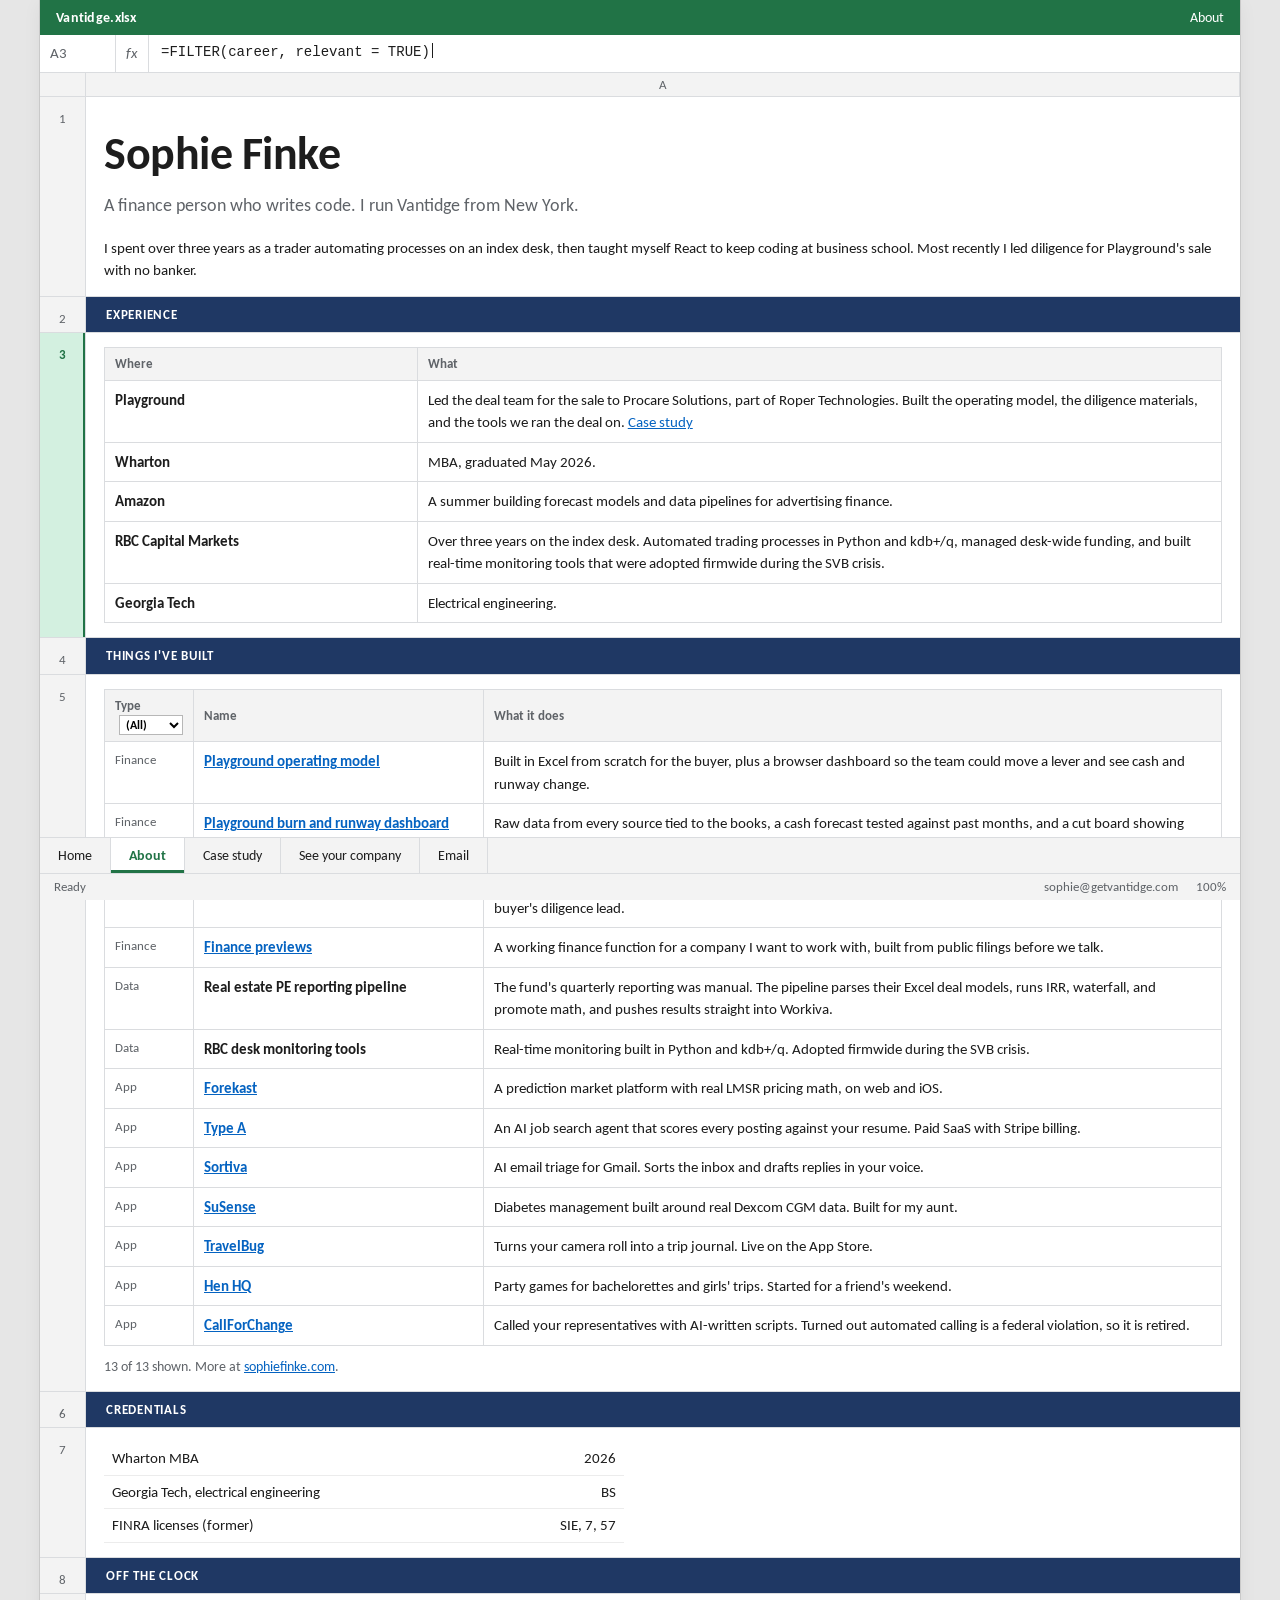
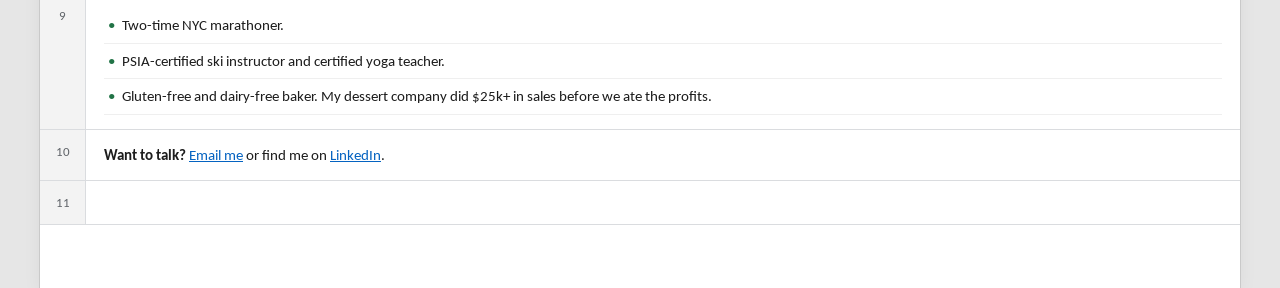
==== about/index.html @ 69d78be3 "About: 13 builds with type filter, former FINRA licenses, cut Foursquare Co-Authored-By: Claude Opus" ====
<!DOCTYPE html>
<html lang="en">
<head>
  <meta charset="UTF-8">
  <meta name="viewport" content="width=device-width, initial-scale=1.0">
  <title>About Sophie Finke</title>
  <meta name="description" content="Sophie Finke runs Vantidge. RBC index trading desk, Wharton MBA, and Playground's sale with no banker.">
  <meta property="og:title" content="About Sophie Finke">
  <meta property="og:description" content="RBC index trading desk, Wharton MBA, and Playground's sale with no banker.">
  <meta property="og:url" content="https://getvantidge.com/about/">
  <meta property="og:type" content="website">
  <meta property="og:site_name" content="Vantidge">
  <meta property="og:image" content="https://getvantidge.com/og.png">
  <meta property="og:image:width" content="1200">
  <meta property="og:image:height" content="630">
  <meta property="og:image:alt" content="Vantidge. Strategic finance without the full-time hire.">
  <meta name="twitter:card" content="summary_large_image">
  <meta name="twitter:image" content="https://getvantidge.com/og.png">
  <link rel="icon" href="data:image/svg+xml,<svg xmlns='http://www.w3.org/2000/svg' viewBox='0 0 32 32'><rect width='32' height='32' rx='4' fill='%23217346'/><text x='16' y='23' font-family='Arial' font-weight='700' font-size='19' fill='white' text-anchor='middle'>V</text></svg>">
  <link rel="preconnect" href="https://fonts.googleapis.com">
  <link rel="preconnect" href="https://fonts.gstatic.com" crossorigin>
  <link href="https://fonts.googleapis.com/css2?family=Carlito:ital,wght@0,400;0,700;1,400&display=swap" rel="stylesheet">
  <link rel="stylesheet" href="/xl.css?v=10">
</head>
<body>
<div class="app">
  <div class="top">
    <div class="title"><b>Vantidge.xlsx</b><span class="hide-sm">About</span></div>
    <div class="fx"><div class="ref" id="ref">A1</div><div class="lbl">fx</div><div class="f" id="fx"></div></div>
    <div class="colhdr" style="grid-template-columns:46px 1fr"><div></div><div>A</div></div>
  </div>
  <div class="sheet">
    <div class="rn">1</div>
    <div class="row" data-ref="A1" data-fx="=PERSON(&quot;Sophie Finke&quot;)"><div class="cell" tabindex="0" data-fx="=PERSON(&quot;Sophie Finke&quot;)"><h1>Sophie Finke</h1><p class="lede">A finance person who writes code. I run Vantidge from New York.</p><p>I spent over three years as a trader automating processes on an index desk, then taught myself React to keep coding at business school. Most recently I led diligence for Playground's sale with no banker.</p></div></div>
    <div class="rn">2</div>
    <div class="row bar" data-ref="A2" data-fx="=FILTER(career, relevant = TRUE)">Experience</div>
    <div class="rn">3</div>
    <div class="row" data-ref="A3" data-fx="=FILTER(career, relevant = TRUE)"><div class="cell" tabindex="0" data-fx="=FILTER(career, relevant = TRUE)"><table class="tbl"><thead><tr><th>Where</th><th>What</th></tr></thead><tbody><tr><td><b>Playground</b></td><td>Led the deal team for the sale to Procare Solutions, part of Roper Technologies. Built the operating model, the diligence materials, and the tools we ran the deal on. <a href="/case-study/">Case study</a></td></tr><tr><td><b>Wharton</b></td><td>MBA, graduated May 2026.</td></tr><tr><td><b>Amazon</b></td><td>A summer building forecast models and data pipelines for advertising finance.</td></tr><tr><td><b>RBC Capital Markets</b></td><td>Over three years on the index desk. Automated trading processes in Python and kdb+/q, managed desk-wide funding, and built real-time monitoring tools that were adopted firmwide during the SVB crisis.</td></tr><tr><td><b>Georgia Tech</b></td><td>Electrical engineering.</td></tr></tbody></table></div></div>
    <div class="rn">4</div>
    <div class="row bar" data-ref="A4" data-fx="=COUNTA(things_built)">Things I've built</div>
    <div class="rn">5</div>
    <div class="row" data-ref="A5" data-fx="=COUNTA(things_built)"><div class="cell" tabindex="0" data-fx="=COUNTA(things_built)"><table class="tbl" id="builtTbl"><thead><tr><th class="filt">Type <select id="builtF" aria-label="Filter by type"><option value="">(All)</option><option>Finance</option><option>Data</option><option>App</option></select></th><th>Name</th><th>What it does</th></tr></thead><tbody><tr data-type="Finance"><td class="ty">Finance</td><td><b><a href="/case-study/">Playground operating model</a></b></td><td>Built in Excel from scratch for the buyer, plus a browser dashboard so the team could move a lever and see cash and runway change.</td></tr><tr data-type="Finance"><td class="ty">Finance</td><td><b><a href="/case-study/">Playground burn and runway dashboard</a></b></td><td>Raw data from every source tied to the books, a cash forecast tested against past months, and a cut board showing when each cut hits the bank.</td></tr><tr data-type="Finance"><td class="ty">Finance</td><td><b><a href="/case-study/">Playground deal tracker</a></b></td><td>The app we ran diligence on, synced nightly with the data room, with a 9pm report and a happiness meter for the buyer's diligence lead.</td></tr><tr data-type="Finance"><td class="ty">Finance</td><td><b><a href="/#door">Finance previews</a></b></td><td>A working finance function for a company I want to work with, built from public filings before we talk.</td></tr><tr data-type="Data"><td class="ty">Data</td><td><b>Real estate PE reporting pipeline</b></td><td>The fund's quarterly reporting was manual. The pipeline parses their Excel deal models, runs IRR, waterfall, and promote math, and pushes results straight into Workiva.</td></tr><tr data-type="Data"><td class="ty">Data</td><td><b>RBC desk monitoring tools</b></td><td>Real-time monitoring built in Python and kdb+/q. Adopted firmwide during the SVB crisis.</td></tr><tr data-type="App"><td class="ty">App</td><td><b><a href="https://forekast.me" target="_blank" rel="noopener">Forekast</a></b></td><td>A prediction market platform with real LMSR pricing math, on web and iOS.</td></tr><tr data-type="App"><td class="ty">App</td><td><b><a href="https://typea.io" target="_blank" rel="noopener">Type A</a></b></td><td>An AI job search agent that scores every posting against your resume. Paid SaaS with Stripe billing.</td></tr><tr data-type="App"><td class="ty">App</td><td><b><a href="https://getsortiva.com" target="_blank" rel="noopener">Sortiva</a></b></td><td>AI email triage for Gmail. Sorts the inbox and drafts replies in your voice.</td></tr><tr data-type="App"><td class="ty">App</td><td><b><a href="https://susense.me" target="_blank" rel="noopener">SuSense</a></b></td><td>Diabetes management built around real Dexcom CGM data. Built for my aunt.</td></tr><tr data-type="App"><td class="ty">App</td><td><b><a href="https://travelbug.tech" target="_blank" rel="noopener">TravelBug</a></b></td><td>Turns your camera roll into a trip journal. Live on the App Store.</td></tr><tr data-type="App"><td class="ty">App</td><td><b><a href="https://henhq.games" target="_blank" rel="noopener">Hen HQ</a></b></td><td>Party games for bachelorettes and girls' trips. Started for a friend's weekend.</td></tr><tr data-type="App"><td class="ty">App</td><td><b><a href="https://callforchange.us" target="_blank" rel="noopener">CallForChange</a></b></td><td>Called your representatives with AI-written scripts. Turned out automated calling is a federal violation, so it is retired.</td></tr></tbody></table><p class="muted small" style="margin-top:10px"><span id="builtN">13</span> of 13 shown. More at <a href="https://sophiefinke.com" target="_blank" rel="noopener">sophiefinke.com</a>.</p></div></div>
    <div class="rn">6</div>
    <div class="row bar" data-ref="A6" data-fx="=AND(SIE, series_7, series_57)">Credentials</div>
    <div class="rn">7</div>
    <div class="row" data-ref="A7" data-fx="=AND(SIE, series_7, series_57)"><div class="cell" tabindex="0" data-fx="=AND(SIE, series_7, series_57)"><div class="nums" style="max-width:520px"><span>Wharton MBA</span><span class="v"><span>2026</span></span><span>Georgia Tech, electrical engineering</span><span class="v"><span>BS</span></span><span>FINRA licenses (former)</span><span class="v"><span>SIE, 7, 57</span></span></div></div></div>
    <div class="rn">8</div>
    <div class="row bar" data-ref="A8" data-fx="=SUM(everything_else)">Off the clock</div>
    <div class="rn">9</div>
    <div class="row" data-ref="A9" data-fx="=SUM(everything_else)"><div class="cell" tabindex="0" data-fx="=SUM(everything_else)"><ul class="off"><li>Two-time NYC marathoner.</li><li>PSIA-certified ski instructor and certified yoga teacher.</li><li>Gluten-free and dairy-free baker. My dessert company did $25k+ in sales before we ate the profits.</li></ul></div></div>
    <div class="rn">10</div>
    <div class="row" data-ref="A10" data-fx="=EMAIL(&quot;Sophie&quot;)"><div class="cell" tabindex="0" data-fx="=EMAIL(&quot;Sophie&quot;)"><p><b>Want to talk?</b> <a href="mailto:sophie@getvantidge.com">Email me</a> or find me on <a href="https://www.linkedin.com/in/sophie-finke-886490b0/" target="_blank" rel="noopener">LinkedIn</a>.</p></div></div>
    <div class="rn">11</div><div class="row" style="min-height:44px"></div>
  </div>
  <div class="bottom">
    <div class="tabs"><a href="/">Home</a><a class="on" href="/about/">About</a><a href="/case-study/">Case study</a><a href="/#door">See your company</a><a href="mailto:sophie@getvantidge.com">Email</a></div>
    <div class="status"><span id="stat">Ready</span><span class="r"><span id="agg"></span><span>sophie@getvantidge.com</span><span>100%</span></span></div>
  </div>
</div>
<script src="/xl.js?v=10"></script>
</body>
</html>
---- xl.css ----
*, *::before, *::after { box-sizing: border-box; margin: 0; padding: 0; }
:root {
  --grid: #dadcdf; --hdr: #f3f3f3; --hdr-on: #d3f0e0; --navy: #1f3864; --blue: #0000ff;
  --green: #217346; --ink: #1d1d1d; --muted: #5f6368; --note: #fff8c5;
  --s1: #4472c4; --s2: #ed7d31; --s3: #a5a5a5; --s4: #ffc000;
}
html { scroll-padding-top: 110px; overflow-x: hidden; }
img, svg, table { max-width: 100%; }
body { font-family: 'Carlito', Calibri, 'Segoe UI', sans-serif; color: var(--ink); background: #e6e6e6; font-size: 15px; line-height: 1.5; }
a { color: #0563c1; }
button { font: inherit; cursor: pointer; }

/* chrome */
.top { position: sticky; top: 0; z-index: 20; }
.title { display: flex; justify-content: space-between; align-items: center; gap: 12px; padding: 7px 16px; background: var(--green); color: #fff; font-size: 14px; }
.title b { font-weight: 700; letter-spacing: .02em; }
.title a { color: #fff; text-decoration: none; opacity: .9; }
.fx { display: flex; background: #fff; border-bottom: 1px solid var(--grid); font-size: 15px; min-height: 34px; }
.fx .ref { width: 76px; flex: none; padding: 7px 10px; border-right: 1px solid var(--grid); color: var(--muted); font-variant-numeric: tabular-nums; }
.fx .lbl { padding: 7px 10px; color: var(--muted); font-style: italic; border-right: 1px solid var(--grid); }
.fx .f { padding: 7px 12px; white-space: nowrap; overflow: hidden; text-overflow: ellipsis; font-family: Consolas, 'Courier New', monospace; font-size: 14px; }
.fx .f::after { content: ""; display: inline-block; width: 1px; height: 15px; background: var(--ink); margin-left: 2px; vertical-align: -2px; animation: blink 1s steps(1) infinite; }
@keyframes blink { 50% { opacity: 0; } }
.colhdr { display: grid; grid-template-columns: 46px 1.35fr 1fr; background: var(--hdr); border-bottom: 1px solid var(--grid); font-size: 13px; color: var(--muted); text-align: center; }
.colhdr div { padding: 2px 0; border-right: 1px solid var(--grid); }

.app { max-width: 1200px; margin: 0 auto; background: #fff; box-shadow: 0 0 0 1px #c9c9c9, 0 4px 18px rgba(0,0,0,.06); min-height: 100vh; }
.sheet { display: grid; grid-template-columns: 46px 1fr; }
.rn { background: var(--hdr); border-right: 1px solid var(--grid); border-bottom: 1px solid var(--grid); font-size: 13px; color: var(--muted); text-align: center; padding-top: 12px; transition: background .2s, color .2s; }
.rn.on { background: var(--hdr-on); color: var(--green); font-weight: 700; box-shadow: inset -2px 0 0 var(--green); }
.row { border-bottom: 1px solid var(--grid); }
.two { display: grid; grid-template-columns: 1.35fr 1fr; }
.two > .cell + .cell { border-left: 1px solid var(--grid); }
.cell { position: relative; padding: 14px 18px; min-width: 0; }
.cell.sel { outline: 2px solid var(--green); outline-offset: -2px; z-index: 2; }
.cell.sel::after { content: ""; position: absolute; right: -4px; bottom: -4px; width: 7px; height: 7px; background: var(--green); border: 1px solid #fff; }
.bar { background: var(--navy); color: #fff; font-weight: 700; font-size: 13px; letter-spacing: .06em; text-transform: uppercase; padding: 8px 20px; }

h1 { font-size: clamp(28px, 4.2vw, 46px); line-height: 1.06; font-weight: 700; letter-spacing: -.01em; margin: 18px 0 14px; }
.lede { font-size: 18px; color: var(--muted); margin-bottom: 18px; }
h3 { font-size: 17px; font-weight: 700; margin-bottom: 4px; }
p + p { margin-top: 10px; }
.muted { color: var(--muted); }
.small { font-size: 14px; }
.runby { font-size: 14px; color: var(--muted); margin-top: 12px; }

.btn { display: inline-block; padding: 6px 12px; border: 1px solid #8a8a8a; background: #f7f7f7; color: var(--ink); text-decoration: none; font-size: 14px; border-radius: 2px; }
.btn:hover { background: #e9f3ee; border-color: var(--green); }
.btn.go { background: var(--green); color: #fff; border-color: var(--green); }
.btn.go:hover { background: #1a5c38; }

/* inputs */
.door h3 { margin-top: 4px; }
.door .field { display: grid; grid-template-columns: 80px 1fr; align-items: center; margin: 7px 0; }
.door label { font-size: 14px; }
.door input, .in { font: inherit; color: var(--blue); border: 1px solid var(--grid); padding: 6px 8px; background: #fffef2; width: 100%; }
.door input:focus, .in:focus { outline: 2px solid var(--green); outline-offset: -1px; }
#msg { font-size: 15px; min-height: 1.4em; margin-top: 8px; }
#msg.bad { color: #c00000; }

/* notes (comments) */
.has-note { position: relative; }
.has-note::before { content: ""; position: absolute; top: 0; right: 0; border-top: 8px solid #c00000; border-left: 8px solid transparent; }
.note { position: absolute; z-index: 30; right: 0; top: 100%; margin-top: 4px; width: 210px; max-width: 80vw; background: var(--note); border: 1px solid #b8a94a; box-shadow: 2px 2px 6px rgba(0,0,0,.15); padding: 8px 10px; font-size: 14px; line-height: 1.35; color: #333; opacity: 0; pointer-events: none; transition: opacity .15s; }
.note b { display: block; font-size: 13px; }
.has-note:hover .note, .has-note:focus-within .note, .has-note.show .note { opacity: 1; }

/* charts */
.chart { background: #fff; border: 1px solid #c8c8c8; padding: 12px 14px 10px; box-shadow: 0 1px 3px rgba(0,0,0,.06); position: relative; }
.chart .ct { font-size: 14px; font-weight: 700; text-align: center; }
.chart .cs { font-size: 12px; color: var(--muted); text-align: center; margin-bottom: 4px; }
.chart svg { width: 100%; height: auto; display: block; }
.chart .handles i { position: absolute; width: 7px; height: 7px; border: 1px solid #8a8a8a; background: #fff; }
.slicer { display: flex; flex-wrap: wrap; gap: 6px; margin: 10px 0 4px; }
.slicer button { font-size: 14px; padding: 4px 10px; border: 1px solid #b7b7b7; background: #fff; color: var(--ink); }
.slicer button.on { background: #dce6f4; border-color: var(--s1); color: #1f3864; font-weight: 700; }
.readout { display: grid; grid-template-columns: 1fr auto; gap: 2px 14px; font-size: 14px; margin-top: 10px; }
.readout .v { font-variant-numeric: tabular-nums; text-align: right; font-weight: 700; }
.readout .v.flash { animation: flash .6s; }
@keyframes flash { from { background: #fff2a8; } to { background: transparent; } }
.line { fill: none; stroke-width: 2.5; stroke-linecap: round; stroke-linejoin: round; }

/* tracker */
.trk { width: 100%; border-collapse: collapse; font-size: 14px; }
.trk th { background: var(--navy); color: #fff; text-align: left; font-weight: 700; padding: 4px 8px; font-size: 13px; }
.trk td { border-bottom: 1px solid #e3e3e3; padding: 5px 8px; }
.pill { display: inline-block; font-size: 12px; padding: 0 7px; border-radius: 2px; background: #fde9d9; color: #974706; transition: background .3s, color .3s; white-space: nowrap; }
.pill.rev { background: #fff2cc; color: #7f6000; }
.pill.done { background: #e2efda; color: #375623; }
.prog { height: 12px; background: #eee; margin: 10px 0 4px; position: relative; overflow: hidden; }
.prog i { position: absolute; inset: 0 auto 0 0; width: 0; background: #70ad47; transition: width 1.6s cubic-bezier(.2,.7,.2,1); }

/* cap table bars */
.stack { display: flex; height: 26px; margin: 4px 0 10px; overflow: hidden; background: #f1f1f1; }
.stack span { display: block; height: 100%; transition: width .7s cubic-bezier(.2,.7,.2,1); }
.legend { display: flex; flex-wrap: wrap; gap: 4px 14px; font-size: 13px; color: var(--muted); }
.legend i { display: inline-block; width: 10px; height: 10px; margin-right: 5px; vertical-align: -1px; }
.calc { display: grid; grid-template-columns: minmax(0,1fr) 96px; gap: 4px 12px; align-items: center; font-size: 14px; }
.calc .in { text-align: right; padding: 4px 8px; }
.calc .out { text-align: right; font-weight: 700; font-variant-numeric: tabular-nums; padding: 4px 8px; border: 1px solid transparent; }

/* track record */
.nums { display: grid; grid-template-columns: minmax(0,1fr) 80px; gap: 0; font-size: 15px; }
.nums > * { padding: 5px 8px; border-bottom: 1px solid #ececec; }
.nums .v { text-align: right; font-variant-numeric: tabular-nums; position: relative; cursor: cell; }
.nums .v.pick { background: #e8f2ec; box-shadow: inset 0 0 0 1px var(--green); }
.nums .db { position: absolute; left: 0; top: 4px; bottom: 4px; width: 0; background: linear-gradient(90deg, #63be7b, #c6e8cf); opacity: .5; transition: width 1.4s cubic-bezier(.2,.7,.2,1); z-index: 0; }
.nums .v span { position: relative; z-index: 1; }

/* check */
.chk { list-style: none; }
.chk li { display: flex; gap: 10px; align-items: flex-start; padding: 6px 0; }
.box { flex: none; width: 20px; height: 20px; border: 1.5px solid #6b6b6b; background: #fff; margin-top: 2px; display: grid; place-items: center; transition: background .15s, border-color .15s; }
.box svg { width: 14px; height: 14px; stroke: #fff; stroke-width: 3; fill: none; stroke-dasharray: 20; stroke-dashoffset: 20; transition: stroke-dashoffset .25s; }
.box.on { background: var(--green); border-color: var(--green); }
.box.on svg { stroke-dashoffset: 0; }
.chk.not li { color: var(--muted); }
.fit { margin-top: 12px; font-family: Consolas, 'Courier New', monospace; font-size: 14px; padding: 8px 10px; background: #f7f7f7; border: 1px solid var(--grid); }
.fit.yes { background: #e2efda; border-color: #a9d08e; }

/* bottom chrome */
.bottom { position: sticky; bottom: 0; z-index: 20; }
.tabs { display: flex; background: var(--hdr); border-top: 1px solid var(--grid); font-size: 14px; overflow-x: auto; }
.tabs a { padding: 7px 18px; border-right: 1px solid var(--grid); color: var(--ink); text-decoration: none; white-space: nowrap; }
.tabs a:hover { background: #fff; }
.tabs a.on { background: #fff; color: var(--green); font-weight: 700; box-shadow: inset 0 -3px 0 var(--green); }
.status { display: flex; justify-content: space-between; gap: 12px; padding: 3px 14px; background: #f3f3f3; border-top: 1px solid var(--grid); font-size: 13px; color: var(--muted); }
.status .r { display: flex; gap: 18px; }

/* reveal */
.rv { opacity: 0; transform: translateY(14px); transition: opacity .6s, transform .6s; }
.rv.in { opacity: 1; transform: none; }
.chart.rv { transform: scale(.96); transform-origin: 30% 20%; }
.chart.rv.in { transform: none; }

/* case study sheet */
.cs p { max-width: 760px; }
.cs figure { margin: 8px 0; }
.cs figure img { width: 100%; display: block; border: 1px solid #c8c8c8; box-shadow: 0 1px 3px rgba(0,0,0,.06); }
.cs figcaption { font-size: 14px; color: var(--muted); margin-top: 6px; }
.cs ul { margin-left: 1.1em; max-width: 760px; }
.cs li { margin-bottom: 4px; }
.pair { display: grid; grid-template-columns: 1fr 1fr; gap: 16px; }

@media (max-width: 800px) {
  body { font-size: 15px; }
  .app { box-shadow: none; }
  .colhdr { display: none; }
  .sheet { grid-template-columns: 26px 1fr; }
  .rn { font-size: 11px; }
  .two { grid-template-columns: 1fr; }
  .two > .cell + .cell { border-left: 0; border-top: 1px solid var(--grid); }
  .cell { padding: 14px 14px; }
  .bar { padding: 7px 14px; font-size: 13px; }
  .fx .lbl { display: none; }
  .fx .ref { width: 54px; }
  .title span.hide-sm { display: none; }
  .pair { grid-template-columns: 1fr; }
  .status .r span:not(:first-child) { display: none; }
}
@media (prefers-reduced-motion: reduce) {
  .rv { opacity: 1; transform: none; transition: none; }
  .fx .f::after { animation: none; }
}

@media (max-width: 800px) {
  h1 { font-size: 30px; margin-top: 6px; }
  .lede { font-size: 17px; }
  .trk td:first-child, .trk th:first-child { display: none; }
  .trk { font-size: 13px; }
  .slicer button { font-size: 13px; padding: 4px 8px; }
  .fx .f { font-size: 12px; }
  .title { font-size: 13px; padding: 6px 12px; }
  .tabs a { padding: 7px 12px; font-size: 13px; }
  .has-note::before { display: none; }
}
@media (min-width: 801px) and (max-width: 1060px) {
  .two { grid-template-columns: 1fr 1fr; }
}

/* email dialog */
.mdlg { position: fixed; inset: 0; z-index: 100; background: rgba(0,0,0,.28); display: none; align-items: center; justify-content: center; padding: 16px; }
.mdlg.on { display: flex; }
.mbox { width: min(400px, 100%); background: #fff; border: 1px solid #9c9c9c; box-shadow: 0 10px 40px rgba(0,0,0,.25); }
.mhead { display: flex; justify-content: space-between; align-items: center; background: var(--green); color: #fff; padding: 6px 10px 6px 14px; font-size: 14px; }
.mx { background: none; border: 0; color: #fff; font-size: 22px; line-height: 1; padding: 0 4px; }
.mbody { padding: 16px; }
.mto { font-weight: 700; font-size: 17px; }
.msu { font-size: 13px; color: var(--muted); margin: 2px 0 12px; }
.mbtns { display: grid; grid-template-columns: 1fr 1fr; gap: 8px; }
.mbtns .btn { text-align: center; }

/* marching ants on the door */
.ants { outline: 2px dashed var(--green); outline-offset: -3px; animation: ants .5s linear 6; }
@keyframes ants { 50% { outline-color: #7cc49c; } }

/* about */
.tbl { width: 100%; border-collapse: collapse; font-size: 15px; }
.tbl th { background: #f3f3f3; text-align: left; font-weight: 700; padding: 6px 10px; border: 1px solid var(--grid); font-size: 13px; color: var(--muted); }
.tbl td { padding: 8px 10px; border: 1px solid var(--grid); vertical-align: top; }
.tbl td:first-child { width: 28%; white-space: normal; }
.tbl tr:hover td { background: #f4faf6; }
.off { list-style: none; }
.off li { padding: 6px 0 6px 18px; border-bottom: 1px solid #efefef; position: relative; }
.off li::before { content: "\2022"; position: absolute; left: 4px; color: var(--green); }
@media (max-width: 800px) { .tbl td:first-child { width: 38%; } .tbl { font-size: 14px; } }
.app { display: flex; flex-direction: column; }
.sheet { flex: 1; align-content: start; }

/* composer */
.mbox { width: min(520px, 100%); }
.msteps { display: flex; gap: 6px; margin-bottom: 12px; }
.msteps i { flex: 1; height: 4px; background: #e3e3e3; }
.msteps i.d { background: #7cc49c; }
.msteps i.c { background: var(--green); }
.mq { font-size: 18px; font-weight: 700; margin-bottom: 12px; }
.mopts { display: grid; grid-template-columns: 1fr 1fr; gap: 8px; }
.mopt { text-align: left; padding: 10px 12px; border: 1px solid #c8c8c8; background: #fff; font-size: 15px; transition: background .12s, border-color .12s, transform .12s; }
.mopt:hover { background: #e9f3ee; border-color: var(--green); transform: translateY(-1px); }
.mopt.on { background: #e2efda; border-color: var(--green); }
.mnav { display: flex; justify-content: space-between; margin-top: 14px; }
.mform { display: grid; gap: 10px; }
.mform label { display: grid; gap: 4px; font-size: 14px; color: var(--muted); }
.mmail { border: 1px solid #c8c8c8; }
.mrow { display: grid; grid-template-columns: 64px 1fr; align-items: center; border-bottom: 1px solid #e3e3e3; font-size: 14px; }
.mrow span { padding: 7px 10px; color: var(--muted); }
.mrow b { padding: 7px 0; font-weight: 400; }
.mrow input { border: 0; font: inherit; padding: 7px 0; outline: none; width: 100%; }
.mmail textarea { width: 100%; border: 0; font: inherit; font-size: 14px; padding: 10px; resize: vertical; outline: none; display: block; }
.msend { display: grid; grid-template-columns: 1fr 1fr; gap: 8px; margin-top: 12px; }
.msend .btn { text-align: center; }
@media (max-width: 480px) { .mopts, .msend { grid-template-columns: 1fr; } }

/* queries & connections */
.qhead { display: flex; justify-content: space-between; align-items: center; margin-bottom: 8px; }
.qhead b { font-size: 14px; }
.qlist { list-style: none; border-top: 1px solid #e3e3e3; }
.qlist li { display: grid; grid-template-columns: 22px 1fr auto; align-items: center; gap: 8px; padding: 7px 4px; border-bottom: 1px solid #e3e3e3; font-size: 14px; transition: background .3s; }
.qi { color: #9a9a9a; font-size: 15px; }
.qn small { display: block; font-size: 12px; color: var(--muted); }
.qs { font-size: 12px; color: var(--muted); font-variant-numeric: tabular-nums; white-space: nowrap; }
.qlist li.run { background: #fff8e1; }
.qlist li.run .qs::before { content: ""; display: inline-block; width: 10px; height: 10px; margin-right: 6px; border: 2px solid #c9a227; border-right-color: transparent; border-radius: 50%; vertical-align: -1px; animation: spin .7s linear infinite; }
.qlist li.ok .qi { color: var(--green); }
.qlist li.ok .qs { color: #375623; }
@keyframes spin { to { transform: rotate(360deg); } }
.qtie { display: flex; justify-content: space-between; font-size: 14px; margin-top: 10px; padding: 6px 8px; background: #f7f7f7; border: 1px solid var(--grid); }
.qtie b.good { color: #375623; }
.qtie b.good::before { content: "\2713  "; }

/* data flow */
.qflow { width: 100%; height: auto; display: block; margin: 2px 0 10px; }
.qfs { fill: #f3f3f3; stroke: #c8c8c8; }
.qft { font-size: 12px; fill: #5f6368; font-family: Carlito, Calibri, sans-serif; }
.qfp { fill: none; stroke: #e0e0e0; stroke-width: 1.5; }
.qfd { fill: var(--s1); opacity: 0; }
.qf.run .qfp { stroke: #f0c36d; stroke-dasharray: 5 5; animation: dash .6s linear infinite; }
.qf.run .qfd { opacity: 1; fill: #d99a00; }
.qf.run .qfs { fill: #fff8e1; stroke: #e0b43a; }
.qf.ok .qfp { stroke: #a9d08e; }
.qf.ok .qfd { opacity: .55; fill: #70ad47; }
.qf.ok .qfs { fill: #e2efda; stroke: #a9d08e; }
.qf.ok .qft { fill: #375623; }
.qfmb { fill: #fff; stroke: var(--green); stroke-width: 1.5; }
.qfmt { font-size: 14px; font-weight: 700; fill: var(--green); font-family: Carlito, Calibri, sans-serif; }
.qfmn { font-size: 12px; fill: #5f6368; font-family: Carlito, Calibri, sans-serif; font-variant-numeric: tabular-nums; }
.qflow.done .qfmb { fill: #e2efda; animation: pop .5s; transform-origin: 396px 95px; transform-box: view-box; }
@keyframes dash { to { stroke-dashoffset: -10; } }
@keyframes pop { 40% { transform: scale(1.08); } }
.qn small { display: none; }
@media (prefers-reduced-motion: reduce) { .qfd { display: none; } .qf.run .qfp { animation: none; } }

.mcal { display: block; text-align: center; padding: 10px; font-size: 16px; }
.mform textarea.in { font: inherit; resize: vertical; }

.tbl td.ty { width: 70px; font-size: 13px; color: var(--muted); }
.tbl #builtTbl td:nth-child(2), #builtTbl td:nth-child(2) { width: 26%; }
#builtTbl td:first-child { width: 80px; }
.filt select { margin-left: 4px; font: inherit; font-size: 12px; border: 1px solid #b7b7b7; background: #fff; padding: 1px 2px; }
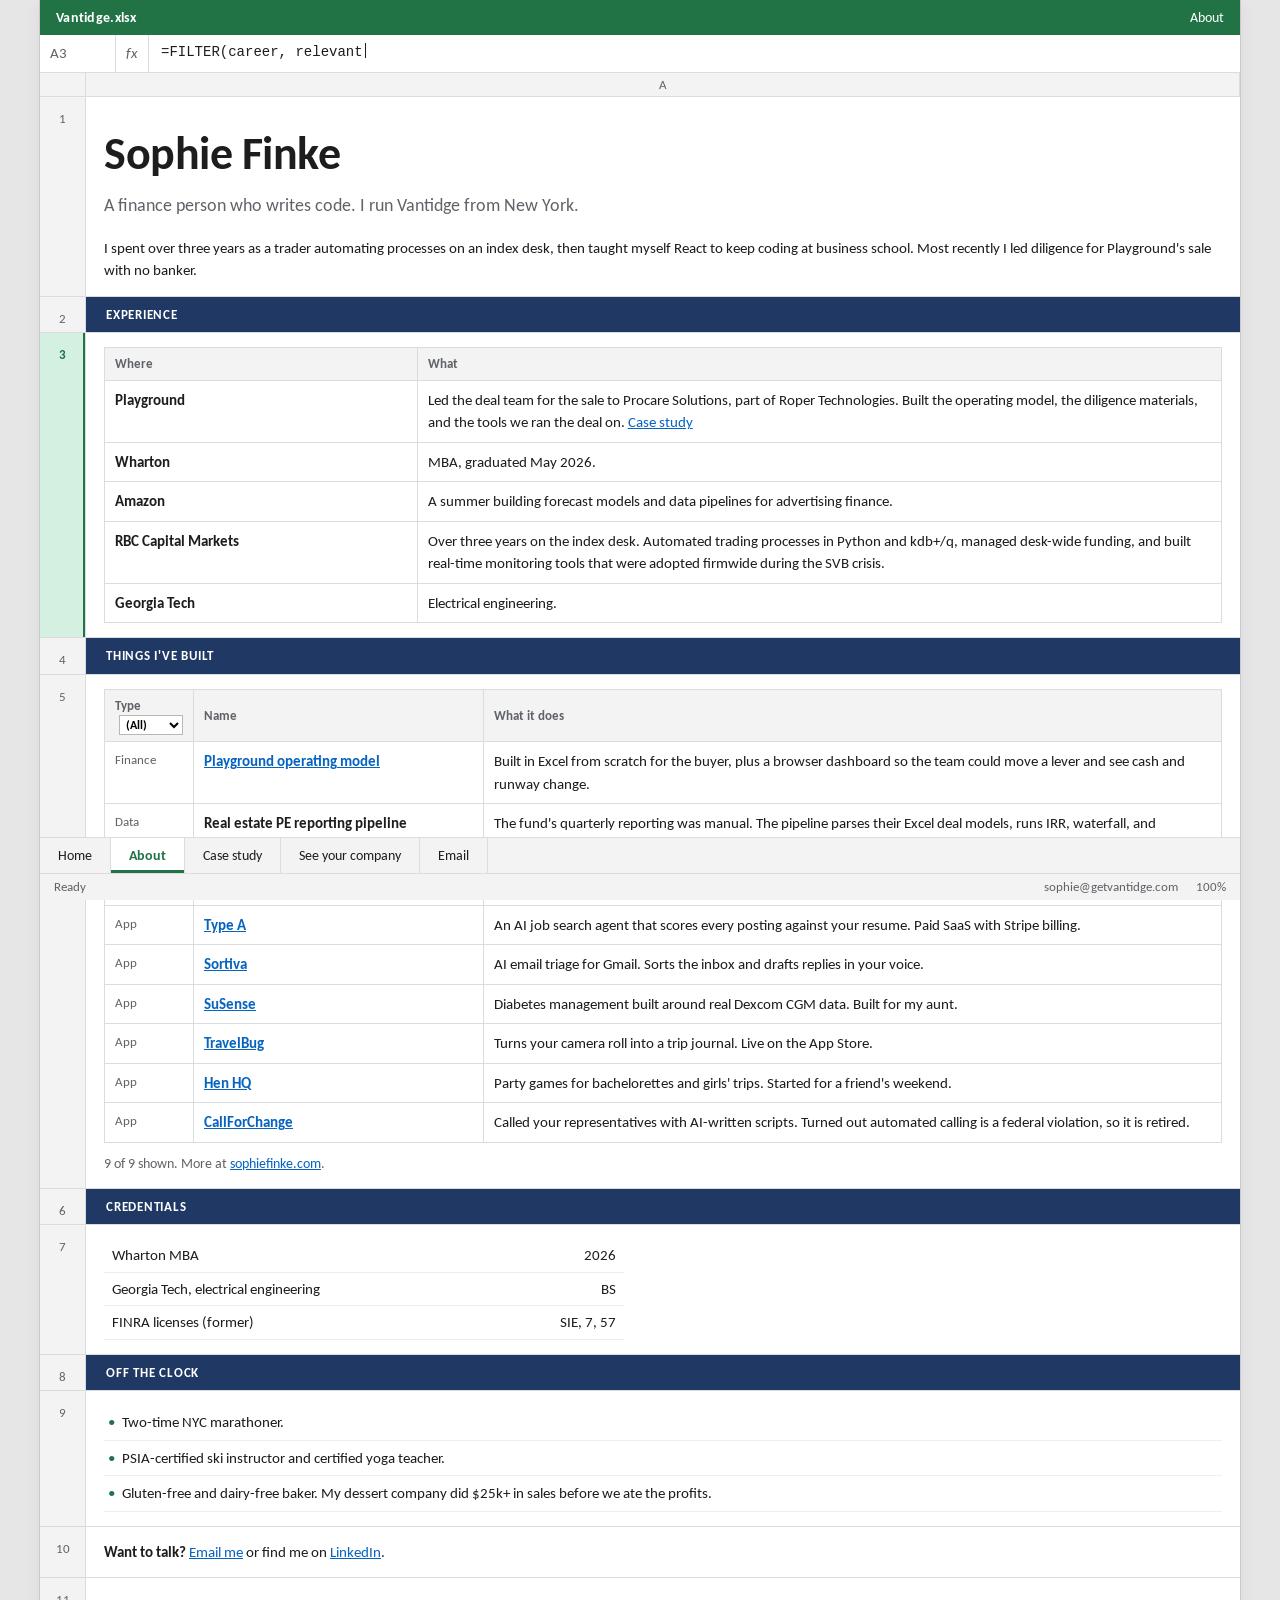
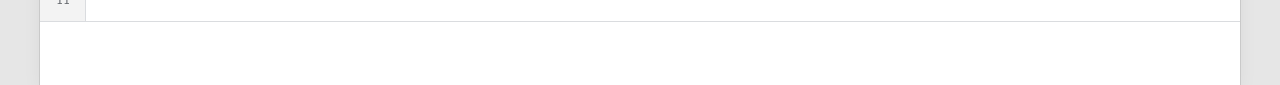
==== commit cc48647b: "About: trim built list Co-Authored-By: Claude Opus 5.5 (1M context) <noreply@anthropic.com>" ====
--- a/about/index.html
+++ b/about/index.html
@@ -39,7 +39,7 @@
     <div class="rn">4</div>
     <div class="row bar" data-ref="A4" data-fx="=COUNTA(things_built)">Things I've built</div>
     <div class="rn">5</div>
-    <div class="row" data-ref="A5" data-fx="=COUNTA(things_built)"><div class="cell" tabindex="0" data-fx="=COUNTA(things_built)"><table class="tbl" id="builtTbl"><thead><tr><th class="filt">Type <select id="builtF" aria-label="Filter by type"><option value="">(All)</option><option>Finance</option><option>Data</option><option>App</option></select></th><th>Name</th><th>What it does</th></tr></thead><tbody><tr data-type="Finance"><td class="ty">Finance</td><td><b><a href="/case-study/">Playground operating model</a></b></td><td>Built in Excel from scratch for the buyer, plus a browser dashboard so the team could move a lever and see cash and runway change.</td></tr><tr data-type="Finance"><td class="ty">Finance</td><td><b><a href="/case-study/">Playground burn and runway dashboard</a></b></td><td>Raw data from every source tied to the books, a cash forecast tested against past months, and a cut board showing when each cut hits the bank.</td></tr><tr data-type="Finance"><td class="ty">Finance</td><td><b><a href="/case-study/">Playground deal tracker</a></b></td><td>The app we ran diligence on, synced nightly with the data room, with a 9pm report and a happiness meter for the buyer's diligence lead.</td></tr><tr data-type="Finance"><td class="ty">Finance</td><td><b><a href="/#door">Finance previews</a></b></td><td>A working finance function for a company I want to work with, built from public filings before we talk.</td></tr><tr data-type="Data"><td class="ty">Data</td><td><b>Real estate PE reporting pipeline</b></td><td>The fund's quarterly reporting was manual. The pipeline parses their Excel deal models, runs IRR, waterfall, and promote math, and pushes results straight into Workiva.</td></tr><tr data-type="Data"><td class="ty">Data</td><td><b>RBC desk monitoring tools</b></td><td>Real-time monitoring built in Python and kdb+/q. Adopted firmwide during the SVB crisis.</td></tr><tr data-type="App"><td class="ty">App</td><td><b><a href="https://forekast.me" target="_blank" rel="noopener">Forekast</a></b></td><td>A prediction market platform with real LMSR pricing math, on web and iOS.</td></tr><tr data-type="App"><td class="ty">App</td><td><b><a href="https://typea.io" target="_blank" rel="noopener">Type A</a></b></td><td>An AI job search agent that scores every posting against your resume. Paid SaaS with Stripe billing.</td></tr><tr data-type="App"><td class="ty">App</td><td><b><a href="https://getsortiva.com" target="_blank" rel="noopener">Sortiva</a></b></td><td>AI email triage for Gmail. Sorts the inbox and drafts replies in your voice.</td></tr><tr data-type="App"><td class="ty">App</td><td><b><a href="https://susense.me" target="_blank" rel="noopener">SuSense</a></b></td><td>Diabetes management built around real Dexcom CGM data. Built for my aunt.</td></tr><tr data-type="App"><td class="ty">App</td><td><b><a href="https://travelbug.tech" target="_blank" rel="noopener">TravelBug</a></b></td><td>Turns your camera roll into a trip journal. Live on the App Store.</td></tr><tr data-type="App"><td class="ty">App</td><td><b><a href="https://henhq.games" target="_blank" rel="noopener">Hen HQ</a></b></td><td>Party games for bachelorettes and girls' trips. Started for a friend's weekend.</td></tr><tr data-type="App"><td class="ty">App</td><td><b><a href="https://callforchange.us" target="_blank" rel="noopener">CallForChange</a></b></td><td>Called your representatives with AI-written scripts. Turned out automated calling is a federal violation, so it is retired.</td></tr></tbody></table><p class="muted small" style="margin-top:10px"><span id="builtN">13</span> of 13 shown. More at <a href="https://sophiefinke.com" target="_blank" rel="noopener">sophiefinke.com</a>.</p></div></div>
+    <div class="row" data-ref="A5" data-fx="=COUNTA(things_built)"><div class="cell" tabindex="0" data-fx="=COUNTA(things_built)"><table class="tbl" id="builtTbl"><thead><tr><th class="filt">Type <select id="builtF" aria-label="Filter by type"><option value="">(All)</option><option>Finance</option><option>Data</option><option>App</option></select></th><th>Name</th><th>What it does</th></tr></thead><tbody><tr data-type="Finance"><td class="ty">Finance</td><td><b><a href="/case-study/">Playground operating model</a></b></td><td>Built in Excel from scratch for the buyer, plus a browser dashboard so the team could move a lever and see cash and runway change.</td></tr><tr data-type="Data"><td class="ty">Data</td><td><b>Real estate PE reporting pipeline</b></td><td>The fund's quarterly reporting was manual. The pipeline parses their Excel deal models, runs IRR, waterfall, and promote math, and pushes results straight into Workiva.</td></tr><tr data-type="App"><td class="ty">App</td><td><b><a href="https://forekast.me" target="_blank" rel="noopener">Forekast</a></b></td><td>A prediction market platform with real LMSR pricing math, on web and iOS.</td></tr><tr data-type="App"><td class="ty">App</td><td><b><a href="https://typea.io" target="_blank" rel="noopener">Type A</a></b></td><td>An AI job search agent that scores every posting against your resume. Paid SaaS with Stripe billing.</td></tr><tr data-type="App"><td class="ty">App</td><td><b><a href="https://getsortiva.com" target="_blank" rel="noopener">Sortiva</a></b></td><td>AI email triage for Gmail. Sorts the inbox and drafts replies in your voice.</td></tr><tr data-type="App"><td class="ty">App</td><td><b><a href="https://susense.me" target="_blank" rel="noopener">SuSense</a></b></td><td>Diabetes management built around real Dexcom CGM data. Built for my aunt.</td></tr><tr data-type="App"><td class="ty">App</td><td><b><a href="https://travelbug.tech" target="_blank" rel="noopener">TravelBug</a></b></td><td>Turns your camera roll into a trip journal. Live on the App Store.</td></tr><tr data-type="App"><td class="ty">App</td><td><b><a href="https://henhq.games" target="_blank" rel="noopener">Hen HQ</a></b></td><td>Party games for bachelorettes and girls' trips. Started for a friend's weekend.</td></tr><tr data-type="App"><td class="ty">App</td><td><b><a href="https://callforchange.us" target="_blank" rel="noopener">CallForChange</a></b></td><td>Called your representatives with AI-written scripts. Turned out automated calling is a federal violation, so it is retired.</td></tr></tbody></table><p class="muted small" style="margin-top:10px"><span id="builtN">9</span> of 9 shown. More at <a href="https://sophiefinke.com" target="_blank" rel="noopener">sophiefinke.com</a>.</p></div></div>
     <div class="rn">6</div>
     <div class="row bar" data-ref="A6" data-fx="=AND(SIE, series_7, series_57)">Credentials</div>
     <div class="rn">7</div>
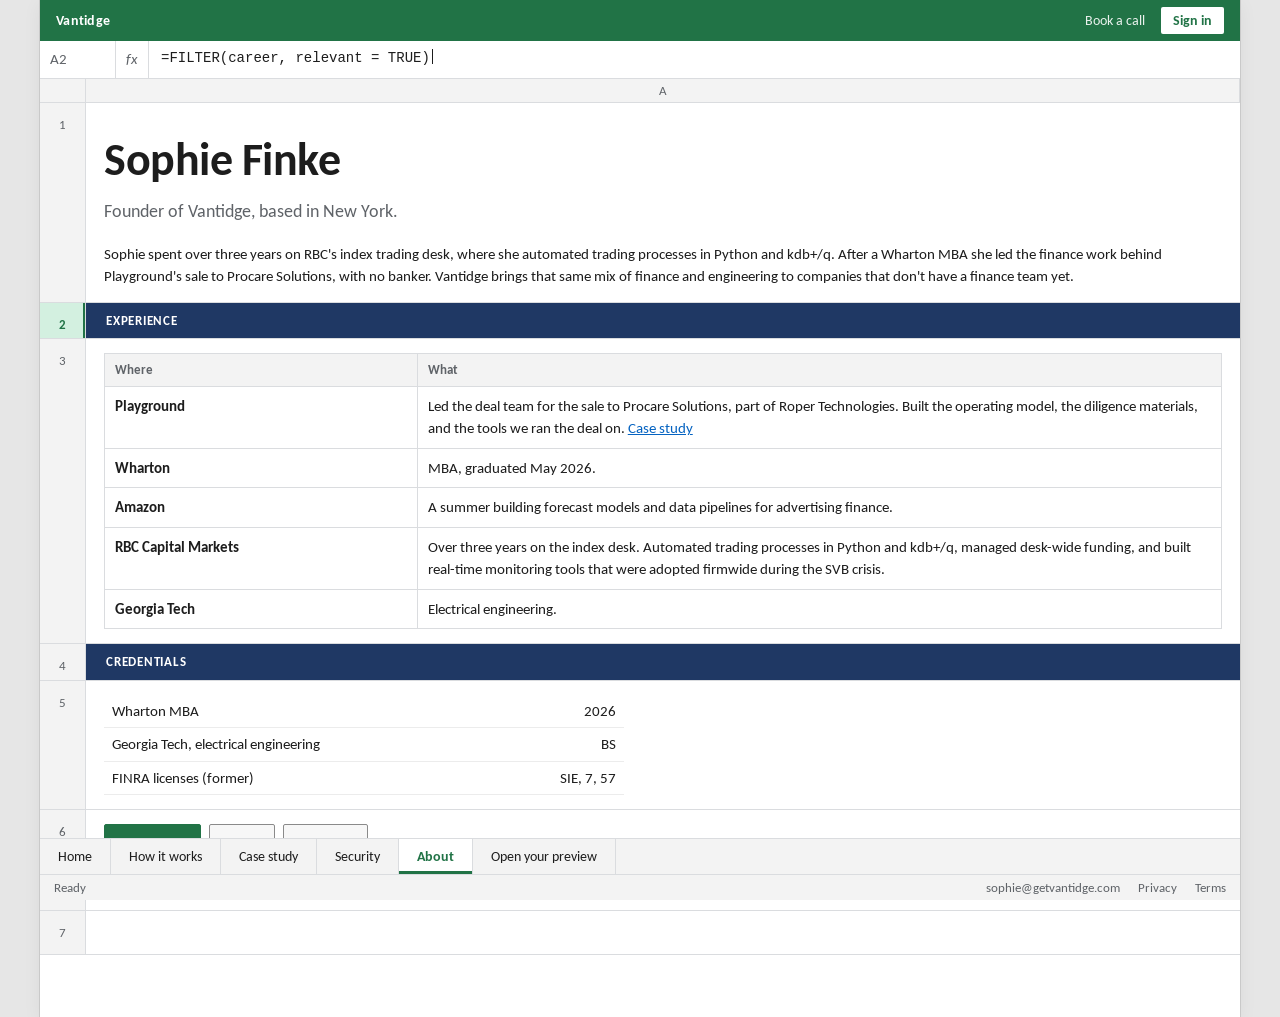
==== commit e9fce85e: "Sell the service, not the portfolio: How it works, Security page, Sign in, one call to action - Home" ====
--- a/about/index.html
+++ b/about/index.html
@@ -3,7 +3,7 @@
 <head>
   <meta charset="UTF-8">
   <meta name="viewport" content="width=device-width, initial-scale=1.0">
-  <title>About Sophie Finke</title>
+  <title>About Vantidge</title>
   <meta name="description" content="Sophie Finke runs Vantidge. RBC index trading desk, Wharton MBA, and Playground's sale with no banker.">
   <meta property="og:title" content="About Sophie Finke">
   <meta property="og:description" content="RBC index trading desk, Wharton MBA, and Playground's sale with no banker.">
@@ -20,43 +20,35 @@
   <link rel="preconnect" href="https://fonts.googleapis.com">
   <link rel="preconnect" href="https://fonts.gstatic.com" crossorigin>
   <link href="https://fonts.googleapis.com/css2?family=Carlito:ital,wght@0,400;0,700;1,400&display=swap" rel="stylesheet">
-  <link rel="stylesheet" href="/xl.css?v=10">
+  <link rel="stylesheet" href="/xl.css?v=11">
 </head>
 <body>
 <div class="app">
   <div class="top">
-    <div class="title"><b>Vantidge.xlsx</b><span class="hide-sm">About</span></div>
+    <div class="title"><a class="brand" href="/">Vantidge</a><nav class="tnav"><a class="hide-sm" href="https://calendly.com/sophie-getvantidge/30min" target="_blank" rel="noopener">Book a call</a><a class="tsign" href="https://app.getvantidge.com">Sign in</a></nav></div>
     <div class="fx"><div class="ref" id="ref">A1</div><div class="lbl">fx</div><div class="f" id="fx"></div></div>
     <div class="colhdr" style="grid-template-columns:46px 1fr"><div></div><div>A</div></div>
   </div>
   <div class="sheet">
     <div class="rn">1</div>
-    <div class="row" data-ref="A1" data-fx="=PERSON(&quot;Sophie Finke&quot;)"><div class="cell" tabindex="0" data-fx="=PERSON(&quot;Sophie Finke&quot;)"><h1>Sophie Finke</h1><p class="lede">A finance person who writes code. I run Vantidge from New York.</p><p>I spent over three years as a trader automating processes on an index desk, then taught myself React to keep coding at business school. Most recently I led diligence for Playground's sale with no banker.</p></div></div>
+    <div class="row" data-ref="A1" data-fx="=PERSON(&quot;Sophie Finke&quot;)"><div class="cell" tabindex="0" data-fx="=PERSON(&quot;Sophie Finke&quot;)"><h1>Sophie Finke</h1><p class="lede">Founder of Vantidge, based in New York.</p><p>Sophie spent over three years on RBC's index trading desk, where she automated trading processes in Python and kdb+/q. After a Wharton MBA she led the finance work behind Playground's sale to Procare Solutions, with no banker. Vantidge brings that same mix of finance and engineering to companies that don't have a finance team yet.</p></div></div>
     <div class="rn">2</div>
     <div class="row bar" data-ref="A2" data-fx="=FILTER(career, relevant = TRUE)">Experience</div>
     <div class="rn">3</div>
     <div class="row" data-ref="A3" data-fx="=FILTER(career, relevant = TRUE)"><div class="cell" tabindex="0" data-fx="=FILTER(career, relevant = TRUE)"><table class="tbl"><thead><tr><th>Where</th><th>What</th></tr></thead><tbody><tr><td><b>Playground</b></td><td>Led the deal team for the sale to Procare Solutions, part of Roper Technologies. Built the operating model, the diligence materials, and the tools we ran the deal on. <a href="/case-study/">Case study</a></td></tr><tr><td><b>Wharton</b></td><td>MBA, graduated May 2026.</td></tr><tr><td><b>Amazon</b></td><td>A summer building forecast models and data pipelines for advertising finance.</td></tr><tr><td><b>RBC Capital Markets</b></td><td>Over three years on the index desk. Automated trading processes in Python and kdb+/q, managed desk-wide funding, and built real-time monitoring tools that were adopted firmwide during the SVB crisis.</td></tr><tr><td><b>Georgia Tech</b></td><td>Electrical engineering.</td></tr></tbody></table></div></div>
     <div class="rn">4</div>
-    <div class="row bar" data-ref="A4" data-fx="=COUNTA(things_built)">Things I've built</div>
+    <div class="row bar" data-ref="A4" data-fx="=AND(SIE, series_7, series_57)">Credentials</div>
     <div class="rn">5</div>
-    <div class="row" data-ref="A5" data-fx="=COUNTA(things_built)"><div class="cell" tabindex="0" data-fx="=COUNTA(things_built)"><table class="tbl" id="builtTbl"><thead><tr><th class="filt">Type <select id="builtF" aria-label="Filter by type"><option value="">(All)</option><option>Finance</option><option>Data</option><option>App</option></select></th><th>Name</th><th>What it does</th></tr></thead><tbody><tr data-type="Finance"><td class="ty">Finance</td><td><b><a href="/case-study/">Playground operating model</a></b></td><td>Built in Excel from scratch for the buyer, plus a browser dashboard so the team could move a lever and see cash and runway change.</td></tr><tr data-type="Data"><td class="ty">Data</td><td><b>Real estate PE reporting pipeline</b></td><td>The fund's quarterly reporting was manual. The pipeline parses their Excel deal models, runs IRR, waterfall, and promote math, and pushes results straight into Workiva.</td></tr><tr data-type="App"><td class="ty">App</td><td><b><a href="https://forekast.me" target="_blank" rel="noopener">Forekast</a></b></td><td>A prediction market platform with real LMSR pricing math, on web and iOS.</td></tr><tr data-type="App"><td class="ty">App</td><td><b><a href="https://typea.io" target="_blank" rel="noopener">Type A</a></b></td><td>An AI job search agent that scores every posting against your resume. Paid SaaS with Stripe billing.</td></tr><tr data-type="App"><td class="ty">App</td><td><b><a href="https://getsortiva.com" target="_blank" rel="noopener">Sortiva</a></b></td><td>AI email triage for Gmail. Sorts the inbox and drafts replies in your voice.</td></tr><tr data-type="App"><td class="ty">App</td><td><b><a href="https://susense.me" target="_blank" rel="noopener">SuSense</a></b></td><td>Diabetes management built around real Dexcom CGM data. Built for my aunt.</td></tr><tr data-type="App"><td class="ty">App</td><td><b><a href="https://travelbug.tech" target="_blank" rel="noopener">TravelBug</a></b></td><td>Turns your camera roll into a trip journal. Live on the App Store.</td></tr><tr data-type="App"><td class="ty">App</td><td><b><a href="https://henhq.games" target="_blank" rel="noopener">Hen HQ</a></b></td><td>Party games for bachelorettes and girls' trips. Started for a friend's weekend.</td></tr><tr data-type="App"><td class="ty">App</td><td><b><a href="https://callforchange.us" target="_blank" rel="noopener">CallForChange</a></b></td><td>Called your representatives with AI-written scripts. Turned out automated calling is a federal violation, so it is retired.</td></tr></tbody></table><p class="muted small" style="margin-top:10px"><span id="builtN">9</span> of 9 shown. More at <a href="https://sophiefinke.com" target="_blank" rel="noopener">sophiefinke.com</a>.</p></div></div>
+    <div class="row" data-ref="A5" data-fx="=AND(SIE, series_7, series_57)"><div class="cell" tabindex="0" data-fx="=AND(SIE, series_7, series_57)"><div class="nums" style="max-width:520px"><span>Wharton MBA</span><span class="v"><span>2026</span></span><span>Georgia Tech, electrical engineering</span><span class="v"><span>BS</span></span><span>FINRA licenses (former)</span><span class="v"><span>SIE, 7, 57</span></span></div></div></div>
     <div class="rn">6</div>
-    <div class="row bar" data-ref="A6" data-fx="=AND(SIE, series_7, series_57)">Credentials</div>
-    <div class="rn">7</div>
-    <div class="row" data-ref="A7" data-fx="=AND(SIE, series_7, series_57)"><div class="cell" tabindex="0" data-fx="=AND(SIE, series_7, series_57)"><div class="nums" style="max-width:520px"><span>Wharton MBA</span><span class="v"><span>2026</span></span><span>Georgia Tech, electrical engineering</span><span class="v"><span>BS</span></span><span>FINRA licenses (former)</span><span class="v"><span>SIE, 7, 57</span></span></div></div></div>
-    <div class="rn">8</div>
-    <div class="row bar" data-ref="A8" data-fx="=SUM(everything_else)">Off the clock</div>
-    <div class="rn">9</div>
-    <div class="row" data-ref="A9" data-fx="=SUM(everything_else)"><div class="cell" tabindex="0" data-fx="=SUM(everything_else)"><ul class="off"><li>Two-time NYC marathoner.</li><li>PSIA-certified ski instructor and certified yoga teacher.</li><li>Gluten-free and dairy-free baker. My dessert company did $25k+ in sales before we ate the profits.</li></ul></div></div>
-    <div class="rn">10</div>
-    <div class="row" data-ref="A10" data-fx="=EMAIL(&quot;Sophie&quot;)"><div class="cell" tabindex="0" data-fx="=EMAIL(&quot;Sophie&quot;)"><p><b>Want to talk?</b> <a href="mailto:sophie@getvantidge.com">Email me</a> or find me on <a href="https://www.linkedin.com/in/sophie-finke-886490b0/" target="_blank" rel="noopener">LinkedIn</a>.</p></div></div>
-    <div class="rn">11</div><div class="row" style="min-height:44px"></div>
+    <div class="row" data-ref="A6" data-fx="=EMAIL(&quot;Sophie&quot;)"><div class="cell" tabindex="0" data-fx="=EMAIL(&quot;Sophie&quot;)"><p class="ctas"><a class="btn go" href="https://calendly.com/sophie-getvantidge/30min" target="_blank" rel="noopener">Book a call</a><a class="btn" href="mailto:sophie@getvantidge.com">Email</a><a class="btn" href="https://www.linkedin.com/in/sophie-finke-886490b0/" target="_blank" rel="noopener">LinkedIn</a></p><p class="muted small" style="margin-top:10px">Other projects at <a href="https://sophiefinke.com" target="_blank" rel="noopener">sophiefinke.com</a>.</p></div></div>
+    <div class="rn">7</div><div class="row" style="min-height:44px"></div>
   </div>
   <div class="bottom">
-    <div class="tabs"><a href="/">Home</a><a class="on" href="/about/">About</a><a href="/case-study/">Case study</a><a href="/#door">See your company</a><a href="mailto:sophie@getvantidge.com">Email</a></div>
-    <div class="status"><span id="stat">Ready</span><span class="r"><span id="agg"></span><span>sophie@getvantidge.com</span><span>100%</span></span></div>
+    <div class="tabs"><a href="/">Home</a><a href="/#how">How it works</a><a href="/case-study/">Case study</a><a href="/security/">Security</a><a class="on" href="/about/">About</a><a href="/#door">Open your preview</a></div>
+    <div class="status"><span id="stat">Ready</span><span class="r"><span id="agg"></span><span>sophie@getvantidge.com</span><a href="/privacy/">Privacy</a><a href="/terms/">Terms</a></span></div>
   </div>
 </div>
-<script src="/xl.js?v=10"></script>
+<script src="/xl.js?v=11"></script>
 </body>
 </html>
--- a/xl.css
+++ b/xl.css
@@ -154,7 +154,7 @@
   .bar { padding: 7px 14px; font-size: 13px; }
   .fx .lbl { display: none; }
   .fx .ref { width: 54px; }
-  .title span.hide-sm { display: none; }
+  .title .hide-sm { display: none; }
   .pair { grid-template-columns: 1fr; }
   .status .r span:not(:first-child) { display: none; }
 }
@@ -277,3 +277,24 @@
 .tbl #builtTbl td:nth-child(2), #builtTbl td:nth-child(2) { width: 26%; }
 #builtTbl td:first-child { width: 80px; }
 .filt select { margin-left: 4px; font: inherit; font-size: 12px; border: 1px solid #b7b7b7; background: #fff; padding: 1px 2px; }
+
+/* site nav, calls to action */
+.title .brand { font-weight: 700; letter-spacing: .02em; opacity: 1; }
+.tnav { display: flex; align-items: center; gap: 16px; }
+.title .tnav a:hover { opacity: 1; text-decoration: underline; }
+.title .tnav a.tsign { background: #fff; color: var(--green); opacity: 1; font-weight: 700; padding: 3px 12px; border-radius: 2px; }
+.title .tnav a.tsign:hover { text-decoration: none; background: #e9f3ee; }
+.hero { padding-bottom: 22px; }
+.hero h1, .hero .lede { max-width: 820px; }
+.ctas { display: flex; flex-wrap: wrap; gap: 8px; }
+.ctas .btn { padding: 8px 16px; font-size: 15px; }
+.off.not li { color: var(--muted); }
+.off.not li::before { content: "\2013"; color: #9a9a9a; }
+.steps td:first-child { width: 22%; white-space: nowrap; }
+.status a { color: var(--muted); text-decoration: none; }
+.status a:hover { text-decoration: underline; }
+.sec h3 { margin-top: 2px; }
+.sec ul { margin-left: 1.1em; max-width: 780px; }
+.sec li { margin-bottom: 4px; }
+.sec p { max-width: 780px; }
+@media (max-width: 800px) { .steps td:first-child { white-space: normal; width: 34%; } .tnav { gap: 10px; } }
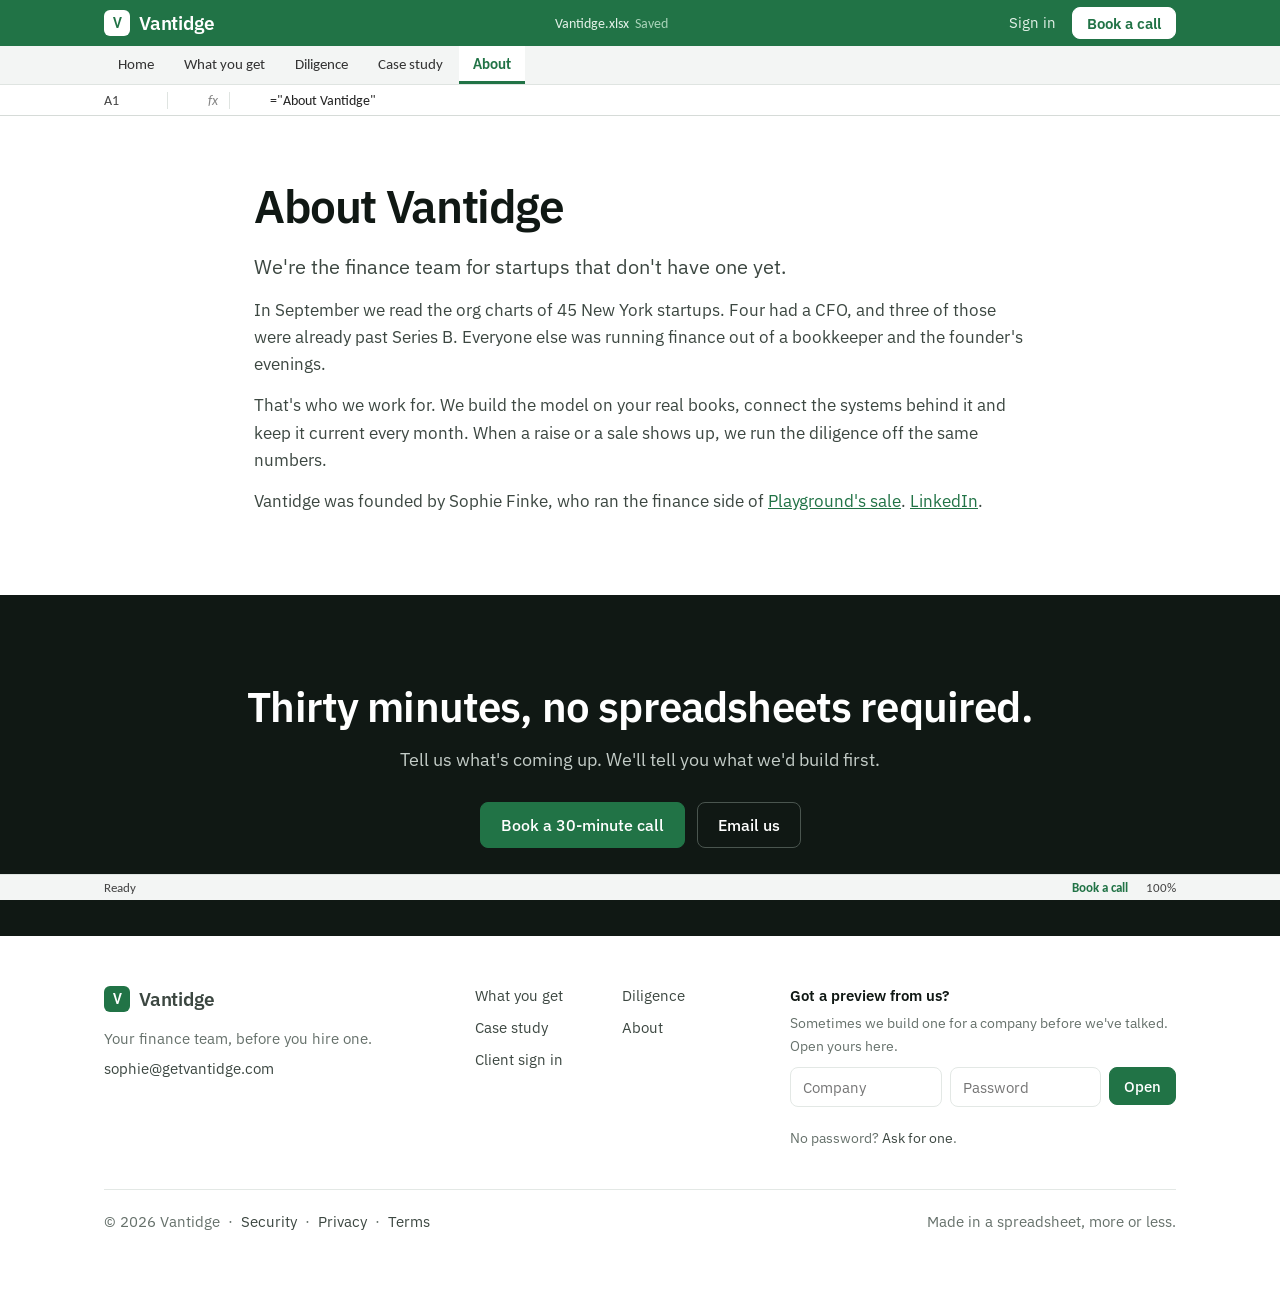
==== commit 1733fe8b: "Startup redesign: company-first homepage, Excel chrome, diligence page - New homepage: rotating hero" ====
--- a/about/index.html
+++ b/about/index.html
@@ -4,51 +4,101 @@
   <meta charset="UTF-8">
   <meta name="viewport" content="width=device-width, initial-scale=1.0">
   <title>About Vantidge</title>
-  <meta name="description" content="Sophie Finke runs Vantidge. RBC index trading desk, Wharton MBA, and Playground's sale with no banker.">
-  <meta property="og:title" content="About Sophie Finke">
-  <meta property="og:description" content="RBC index trading desk, Wharton MBA, and Playground's sale with no banker.">
+  <meta name="description" content="We&#x27;re the finance team for startups that don&#x27;t have one yet.">
+  <meta property="og:title" content="About Vantidge">
+  <meta property="og:description" content="We&#x27;re the finance team for startups that don&#x27;t have one yet.">
   <meta property="og:url" content="https://getvantidge.com/about/">
   <meta property="og:type" content="website">
   <meta property="og:site_name" content="Vantidge">
   <meta property="og:image" content="https://getvantidge.com/og.png">
   <meta property="og:image:width" content="1200">
   <meta property="og:image:height" content="630">
-  <meta property="og:image:alt" content="Vantidge. Strategic finance without the full-time hire.">
+  <meta property="og:image:alt" content="Vantidge. Your finance team, before you hire one.">
   <meta name="twitter:card" content="summary_large_image">
   <meta name="twitter:image" content="https://getvantidge.com/og.png">
-  <link rel="icon" href="data:image/svg+xml,<svg xmlns='http://www.w3.org/2000/svg' viewBox='0 0 32 32'><rect width='32' height='32' rx='4' fill='%23217346'/><text x='16' y='23' font-family='Arial' font-weight='700' font-size='19' fill='white' text-anchor='middle'>V</text></svg>">
+  <link rel="icon" href="data:image/svg+xml,<svg xmlns='http://www.w3.org/2000/svg' viewBox='0 0 32 32'>
   <link rel="preconnect" href="https://fonts.googleapis.com">
   <link rel="preconnect" href="https://fonts.gstatic.com" crossorigin>
-  <link href="https://fonts.googleapis.com/css2?family=Carlito:ital,wght@0,400;0,700;1,400&display=swap" rel="stylesheet">
-  <link rel="stylesheet" href="/xl.css?v=11">
+  <link href="https://fonts.googleapis.com/css2?family=Carlito:wght@400;700&family=IBM+Plex+Sans:wght@400;500;600&display=swap" rel="stylesheet">
+  <link rel="stylesheet" href="/site.css?v=4">
 </head>
 <body>
-<div class="app">
-  <div class="top">
-    <div class="title"><a class="brand" href="/">Vantidge</a><nav class="tnav"><a class="hide-sm" href="https://calendly.com/sophie-getvantidge/30min" target="_blank" rel="noopener">Book a call</a><a class="tsign" href="https://app.getvantidge.com">Sign in</a></nav></div>
-    <div class="fx"><div class="ref" id="ref">A1</div><div class="lbl">fx</div><div class="f" id="fx"></div></div>
-    <div class="colhdr" style="grid-template-columns:46px 1fr"><div></div><div>A</div></div>
+<a class="skip" href="#main">Skip to content</a>
+<header class="hdr" id="hdr">
+  <div class="ttl"><div class="wrap">
+    <a class="logo" href="/"><i>V</i>Vantidge</a>
+    <span class="fname">Vantidge.xlsx<em>Saved</em></span>
+    <div class="right">
+      <a class="sign" href="https://app.getvantidge.com">Sign in</a>
+      <a class="btn sm book" href="https://calendly.com/sophie-getvantidge/30min">Book a call</a>
+    </div>
+  </div></div>
+  <nav class="ribbon" aria-label="Main"><div class="wrap">
+    <a href="/">Home</a>
+    <a href="/#included">What you get</a>
+    <a href="/diligence/">Diligence</a>
+    <a href="/case-study/">Case study</a>
+    <a class="on" href="/about/" aria-current="page">About</a>
+  </div></nav>
+  <div class="fxrow"><div class="wrap"><span class="nb" id="ref">A1</span><span class="fl">fx</span><span class="fv" id="fx"></span></div></div>
+</header>
+
+<main id="main">
+  <div class="page">
+    <div class="wrap">
+      <h1>About Vantidge</h1>
+      <p class="lede">We're the finance team for startups that don't have one yet.</p>
+
+      <p>In September we read the org charts of 45 New York startups. Four had a CFO, and three of those were already past Series B. Everyone else was running finance out of a bookkeeper and the founder's evenings.</p>
+      <p>That's who we work for. We build the model on your real books, connect the systems behind it and keep it current every month. When a raise or a sale shows up, we run the diligence off the same numbers.</p>
+
+      <p>Vantidge was founded by Sophie Finke, who ran the finance side of <a href="/case-study/">Playground's sale</a>. <a href="https://www.linkedin.com/in/sophie-finke-886490b0/" target="_blank" rel="noopener">LinkedIn</a>.</p>
+    </div>
   </div>
-  <div class="sheet">
-    <div class="rn">1</div>
-    <div class="row" data-ref="A1" data-fx="=PERSON(&quot;Sophie Finke&quot;)"><div class="cell" tabindex="0" data-fx="=PERSON(&quot;Sophie Finke&quot;)"><h1>Sophie Finke</h1><p class="lede">Founder of Vantidge, based in New York.</p><p>Sophie spent over three years on RBC's index trading desk, where she automated trading processes in Python and kdb+/q. After a Wharton MBA she led the finance work behind Playground's sale to Procare Solutions, with no banker. Vantidge brings that same mix of finance and engineering to companies that don't have a finance team yet.</p></div></div>
-    <div class="rn">2</div>
-    <div class="row bar" data-ref="A2" data-fx="=FILTER(career, relevant = TRUE)">Experience</div>
-    <div class="rn">3</div>
-    <div class="row" data-ref="A3" data-fx="=FILTER(career, relevant = TRUE)"><div class="cell" tabindex="0" data-fx="=FILTER(career, relevant = TRUE)"><table class="tbl"><thead><tr><th>Where</th><th>What</th></tr></thead><tbody><tr><td><b>Playground</b></td><td>Led the deal team for the sale to Procare Solutions, part of Roper Technologies. Built the operating model, the diligence materials, and the tools we ran the deal on. <a href="/case-study/">Case study</a></td></tr><tr><td><b>Wharton</b></td><td>MBA, graduated May 2026.</td></tr><tr><td><b>Amazon</b></td><td>A summer building forecast models and data pipelines for advertising finance.</td></tr><tr><td><b>RBC Capital Markets</b></td><td>Over three years on the index desk. Automated trading processes in Python and kdb+/q, managed desk-wide funding, and built real-time monitoring tools that were adopted firmwide during the SVB crisis.</td></tr><tr><td><b>Georgia Tech</b></td><td>Electrical engineering.</td></tr></tbody></table></div></div>
-    <div class="rn">4</div>
-    <div class="row bar" data-ref="A4" data-fx="=AND(SIE, series_7, series_57)">Credentials</div>
-    <div class="rn">5</div>
-    <div class="row" data-ref="A5" data-fx="=AND(SIE, series_7, series_57)"><div class="cell" tabindex="0" data-fx="=AND(SIE, series_7, series_57)"><div class="nums" style="max-width:520px"><span>Wharton MBA</span><span class="v"><span>2026</span></span><span>Georgia Tech, electrical engineering</span><span class="v"><span>BS</span></span><span>FINRA licenses (former)</span><span class="v"><span>SIE, 7, 57</span></span></div></div></div>
-    <div class="rn">6</div>
-    <div class="row" data-ref="A6" data-fx="=EMAIL(&quot;Sophie&quot;)"><div class="cell" tabindex="0" data-fx="=EMAIL(&quot;Sophie&quot;)"><p class="ctas"><a class="btn go" href="https://calendly.com/sophie-getvantidge/30min" target="_blank" rel="noopener">Book a call</a><a class="btn" href="mailto:sophie@getvantidge.com">Email</a><a class="btn" href="https://www.linkedin.com/in/sophie-finke-886490b0/" target="_blank" rel="noopener">LinkedIn</a></p><p class="muted small" style="margin-top:10px">Other projects at <a href="https://sophiefinke.com" target="_blank" rel="noopener">sophiefinke.com</a>.</p></div></div>
-    <div class="rn">7</div><div class="row" style="min-height:44px"></div>
+
+  <section class="cta">
+    <div class="wrap">
+      <h2>Thirty minutes, no spreadsheets required.</h2>
+      <p>Tell us what's coming up. We'll tell you what we'd build first.</p>
+      <div class="ctas">
+        <a class="btn go" href="https://calendly.com/sophie-getvantidge/30min">Book a 30-minute call</a>
+        <a class="btn" href="mailto:sophie@getvantidge.com">Email us</a>
+      </div>
+    </div>
+  </section>
+</main>
+
+<footer class="ftr">
+  <div class="wrap">
+    <div>
+      <a class="logo" href="/"><i>V</i>Vantidge</a>
+      <p style="margin-top:12px">Your finance team, before you hire one.</p>
+      <p style="margin-top:6px"><a href="mailto:sophie@getvantidge.com">sophie@getvantidge.com</a></p>
+    </div>
+    <div class="links">
+      <a href="/#included">What you get</a><a href="/diligence/">Diligence</a>
+      <a href="/case-study/">Case study</a><a href="/about/">About</a>
+      <a href="https://app.getvantidge.com">Client sign in</a>
+    </div>
+    <div class="door" id="door">
+      <h4>Got a preview from us?</h4>
+      <p class="small">Sometimes we build one for a company before we've talked. Open yours here.</p>
+      <form id="f" autocomplete="off">
+        <input id="co" name="co" placeholder="Company" aria-label="Company" required>
+        <input id="pw" name="pw" type="password" placeholder="Password" aria-label="Password" required>
+        <button class="btn go sm" type="submit" id="go">Open</button>
+        <p id="msg" role="status"></p>
+      </form>
+      <p class="small" style="margin-top:6px">No password? <a id="ask" href="mailto:sophie@getvantidge.com">Ask for one</a>.</p>
+    </div>
+    <div class="bottom"><span>&copy; 2026 Vantidge &nbsp;&middot;&nbsp; <a href="/security/">Security</a> &nbsp;&middot;&nbsp; <a href="/privacy/">Privacy</a> &nbsp;&middot;&nbsp; <a href="/terms/">Terms</a></span><span>Made in a spreadsheet, more or less.</span></div>
   </div>
-  <div class="bottom">
-    <div class="tabs"><a href="/">Home</a><a href="/#how">How it works</a><a href="/case-study/">Case study</a><a href="/security/">Security</a><a class="on" href="/about/">About</a><a href="/#door">Open your preview</a></div>
-    <div class="status"><span id="stat">Ready</span><span class="r"><span id="agg"></span><span>sophie@getvantidge.com</span><a href="/privacy/">Privacy</a><a href="/terms/">Terms</a></span></div>
-  </div>
-</div>
-<script src="/xl.js?v=11"></script>
+</footer>
+
+<div class="sbar"><div class="wrap"><span id="stat">Ready</span><span class="r"><span id="agg"></span><a href="https://calendly.com/sophie-getvantidge/30min">Book a call</a><span>100%</span></span></div></div>
+
+<script src="/see-your-company/specs.js?v=12"></script>
+<script src="/door.js?v=12"></script>
+<script src="/site.js?v=3"></script>
 </body>
 </html>
--- a/site.css
+++ b/site.css
@@ -0,0 +1,447 @@
+:root{
+  --ink:#101814; --ink2:#3c4741; --mut:#66716b; --line:#e3e8e5; --soft:#f5f8f6; --soft2:#eef3f0;
+  --g:#217346; --gd:#185c37; --gl:#e7f2ec; --navy:#1f3864; --blue:#0b3fd6; --inbg:#eef4fd;
+  --red:#c00000; --amber:#9a6200; --amberbg:#fff4d6;
+  --s1:#217346; --s2:#ed7d31; --s3:#a9c9b5; --s4:#ffc000;
+  --r:10px; --max:1120px;
+  --sans:"IBM Plex Sans",-apple-system,BlinkMacSystemFont,"Segoe UI",sans-serif;
+  --xl:Carlito,Calibri,"Segoe UI",sans-serif;
+}
+*{box-sizing:border-box}
+html{scroll-behavior:smooth;-webkit-text-size-adjust:100%}
+body{margin:0;background:#fff;color:var(--ink);font:400 17px/1.6 var(--sans);-webkit-font-smoothing:antialiased}
+img{max-width:100%;display:block}
+a{color:var(--g)}
+a:hover{color:var(--gd)}
+h1,h2,h3{margin:0;line-height:1.15;letter-spacing:-.02em;font-weight:600}
+p{margin:0}
+.wrap{max-width:var(--max);margin:0 auto;padding:0 24px}
+.mut{color:var(--mut)}
+.small{font-size:14px}
+.skip{position:absolute;left:-999px}.skip:focus{left:12px;top:12px;z-index:99;background:#fff;padding:8px}
+:focus-visible{outline:2px solid var(--g);outline-offset:2px}
+
+/* buttons */
+.btn{display:inline-flex;align-items:center;justify-content:center;gap:8px;height:46px;padding:0 20px;border-radius:8px;border:1px solid var(--line);background:#fff;color:var(--ink);font:500 16px var(--sans);text-decoration:none;cursor:pointer;white-space:nowrap;transition:background .15s,border-color .15s}
+.btn:hover{border-color:#c5cec9;color:var(--ink)}
+.btn.go{background:var(--g);border-color:var(--g);color:#fff}
+.btn.go:hover{background:var(--gd);border-color:var(--gd);color:#fff}
+.btn.sm{height:38px;padding:0 14px;font-size:15px}
+
+/* header */
+.hdr{position:sticky;top:0;z-index:20;background:rgba(255,255,255,.92);backdrop-filter:saturate(1.4) blur(10px);border-bottom:1px solid transparent;transition:border-color .2s}
+.hdr.sc{border-color:var(--line)}
+.hdr .wrap{display:flex;align-items:center;height:68px;gap:28px}
+.logo{display:flex;align-items:center;gap:9px;font-weight:600;font-size:19px;color:var(--ink);text-decoration:none;letter-spacing:-.01em}
+.logo i{width:26px;height:26px;border-radius:6px;background:var(--g);color:#fff;font:700 15px/26px var(--xl);text-align:center;font-style:normal}
+.nav{display:flex;gap:24px;margin-left:8px}
+.nav a{color:var(--ink2);text-decoration:none;font-size:15px}
+.nav a:hover,.nav a.on{color:var(--ink)}
+.hdr .right{margin-left:auto;display:flex;align-items:center;gap:18px}
+.hdr .right .sign{color:var(--ink2);text-decoration:none;font-size:15px}
+.menu{display:none;background:none;border:0;padding:8px;cursor:pointer}
+.menu span{display:block;width:20px;height:2px;background:var(--ink);margin:4px 0}
+.mobnav{display:none}
+@media (max-width:900px){
+  .nav,.hdr .right .sign{display:none}
+  .menu{display:block}
+  .hdr .wrap{gap:12px}
+  .mobnav.on{display:block;border-top:1px solid var(--line);background:#fff;padding:8px 24px 18px}
+  .mobnav a{display:block;padding:11px 0;color:var(--ink);text-decoration:none;border-bottom:1px solid var(--soft2)}
+}
+
+/* sections */
+section{padding:96px 0}
+.sec-h{max-width:720px;margin-bottom:44px}
+.sec-h h2{font-size:40px}
+.sec-h p{margin-top:14px;font-size:19px;color:var(--ink2)}
+.kick{font:600 14px var(--sans);color:var(--g);margin-bottom:12px;display:block}
+.alt{background:var(--soft)}
+@media (max-width:700px){section{padding:64px 0}.sec-h h2{font-size:30px}.sec-h p{font-size:17px}}
+
+/* hero */
+.hero{padding:72px 0 64px}
+.hero .wrap{display:grid;grid-template-columns:1fr 1.02fr;gap:56px;align-items:center}
+.hero h1{font-size:58px;letter-spacing:-.035em}
+.hero .sub{margin-top:20px;font-size:20px;color:var(--ink2);max-width:520px}
+.hero .ctas{margin-top:30px;display:flex;gap:12px;flex-wrap:wrap}
+.hero .fine{margin-top:14px;font-size:14px;color:var(--mut)}
+.hero .backed{margin-top:34px;padding-top:20px;border-top:1px solid var(--line);font-size:15px;color:var(--ink2);display:flex;gap:10px;align-items:center}
+.hero .backed b{width:8px;height:8px;border-radius:50%;background:var(--g);flex:none}
+@media (max-width:980px){.hero .wrap{grid-template-columns:1fr;gap:40px}.hero h1{font-size:44px}}
+@media (max-width:520px){.hero{padding:40px 0 48px}.hero h1{font-size:36px}.hero .sub{font-size:18px}.hero .ctas .btn{flex:1}}
+
+/* workbook window (the Excel identity lives here) */
+.wb{border:1px solid #d5dbd7;border-radius:var(--r);background:#fff;box-shadow:0 1px 2px rgba(16,24,20,.04),0 18px 40px -18px rgba(16,24,20,.18);overflow:hidden;font-family:var(--xl)}
+.wb .tb{background:var(--g);color:#fff;font:400 13px var(--xl);height:30px;display:flex;align-items:center;padding:0 12px;gap:7px}
+.wb .tb i{width:9px;height:9px;border-radius:50%;background:rgba(255,255,255,.4)}
+.wb .tb span{margin:0 auto;padding-right:40px}
+.wb .fxb{display:flex;align-items:center;border-bottom:1px solid #e1e1e1;height:28px;font-size:13px}
+.wb .fxb .rf{width:54px;text-align:center;border-right:1px solid #e1e1e1;color:#444}
+.wb .fxb .lb{width:30px;text-align:center;color:#888;font-style:italic;border-right:1px solid #e1e1e1}
+.wb .fxb .fv{padding:0 10px;color:#222;white-space:nowrap;overflow:hidden;text-overflow:ellipsis;flex:1}
+.wb .bd{padding:18px 20px 16px}
+.wb .ct{font-size:16px;font-weight:700;color:#222}
+.wb .cs{font-size:13px;color:#6b6b6b}
+.wb .tabs{display:flex;border-top:1px solid #e1e1e1;background:#f3f3f3;font-size:13px}
+.wb .tabs span{padding:5px 14px;color:#555;border-right:1px solid #e1e1e1}
+.wb .tabs span.on{background:#fff;color:var(--g);font-weight:700;border-bottom:2px solid var(--g)}
+.wb svg text{font-family:var(--xl)}
+.slicer{display:flex;flex-wrap:wrap;gap:6px;margin-top:10px}
+.slicer button{font:400 14px var(--xl);border:1px solid #c8c8c8;background:#fff;padding:5px 10px;border-radius:3px;cursor:pointer;color:#333}
+.slicer button.on{background:#d9e8df;border-color:var(--g);color:#14532d}
+.readout{display:grid;grid-template-columns:1fr auto;gap:2px 12px;margin-top:12px;font-size:15px;border-top:1px solid #e6e6e6;padding-top:10px}
+.readout .v{font-weight:700;text-align:right;font-variant-numeric:tabular-nums}
+.line{fill:none;stroke-width:2.5}
+.flash{animation:fl .6s}
+@keyframes fl{from{background:#fff2cc}to{background:transparent}}
+.has-note{position:relative}
+.has-note:after{content:"";position:absolute;right:0;top:0;border-style:solid;border-width:0 9px 9px 0;border-color:transparent var(--red) transparent transparent}
+.note{display:none;position:absolute;right:-6px;top:14px;z-index:5;width:230px;background:#ffffe1;border:1px solid #888;box-shadow:2px 2px 4px rgba(0,0,0,.2);padding:8px 10px;font:400 14px/1.4 var(--xl);color:#222;text-align:left}
+.note b{display:block}
+.has-note:hover .note,.has-note:focus .note,.has-note:focus-within .note{display:block}
+
+/* proof strip */
+.proof{background:var(--navy);color:#fff;padding:40px 0}
+.proof .wrap{display:grid;grid-template-columns:1.3fr 2fr;gap:40px;align-items:center}
+.proof p{font-size:18px;line-height:1.5;color:#dfe6f2}
+.proof p b{color:#fff;font-weight:600}
+.proof p a{color:#fff}
+.stats{display:grid;grid-template-columns:repeat(4,1fr);gap:16px}
+.stat .n{font:600 40px/1 var(--sans);letter-spacing:-.03em;font-variant-numeric:tabular-nums}
+.stat .l{margin-top:8px;font-size:14px;color:#b9c6dc}
+.stat.has-note{cursor:help}
+.stat.has-note .note{top:46px;right:auto;left:0}
+@media (max-width:900px){.proof .wrap{grid-template-columns:1fr;gap:28px}.stats{grid-template-columns:repeat(2,1fr);gap:24px}}
+
+/* offers */
+.offers{display:grid;grid-template-columns:repeat(3,1fr);gap:20px}
+.offer{border:1px solid var(--line);border-radius:var(--r);padding:28px;display:flex;flex-direction:column;background:#fff}
+.offer .tag{font:600 13px var(--sans);color:var(--g);background:var(--gl);padding:4px 10px;border-radius:99px;align-self:flex-start}
+.offer h3{font-size:24px;margin-top:18px}
+.offer .for{margin-top:8px;color:var(--ink2);font-size:16px}
+.offer ul{list-style:none;padding:0;margin:20px 0 26px;border-top:1px solid var(--line)}
+.offer li{padding:10px 0 10px 26px;border-bottom:1px solid var(--line);font-size:16px;position:relative}
+.offer li:before{content:"";position:absolute;left:2px;top:17px;width:12px;height:7px;border-left:2px solid var(--g);border-bottom:2px solid var(--g);transform:rotate(-45deg)}
+.offer .btn{margin-top:auto}
+.offer.feat{border-color:var(--g);box-shadow:0 0 0 1px var(--g)}
+.pricing{margin-top:22px;font-size:16px;color:var(--ink2)}
+@media (max-width:980px){.offers{grid-template-columns:1fr}}
+
+/* contrast */
+.vs{display:grid;grid-template-columns:repeat(4,1fr);gap:0;border:1px solid var(--line);border-radius:var(--r);overflow:hidden;background:#fff}
+.vs div{padding:26px 24px;border-right:1px solid var(--line)}
+.vs div:last-child{border-right:0;background:var(--g);color:#fff}
+.vs h3{font-size:18px}
+.vs p{margin-top:10px;font-size:16px;color:var(--ink2)}
+.vs div:last-child p{color:#e2f1e8}
+@media (max-width:900px){.vs{grid-template-columns:1fr}.vs div{border-right:0;border-bottom:1px solid var(--line)}}
+
+/* demo tabs */
+.dtabs{display:flex;gap:6px;margin-bottom:28px;flex-wrap:wrap}
+.dtabs button{font:500 15px var(--sans);padding:9px 16px;border-radius:99px;border:1px solid var(--line);background:#fff;color:var(--ink2);cursor:pointer}
+.dtabs button.on{background:var(--ink);border-color:var(--ink);color:#fff}
+.demo{display:none;grid-template-columns:1fr 1.15fr;gap:56px;align-items:center}
+.demo.on{display:grid}
+.demo h3{font-size:30px}
+.demo p{margin-top:14px;color:var(--ink2);font-size:17px}
+.demo .pts{margin-top:18px;padding:0;list-style:none}
+.demo .pts li{padding:6px 0 6px 22px;position:relative;font-size:16px}
+.demo .pts li:before{content:"";position:absolute;left:0;top:15px;width:8px;height:8px;border-radius:2px;background:var(--g)}
+@media (max-width:900px){.demo.on{grid-template-columns:1fr;gap:28px}}
+
+/* tracker + tables in workbook */
+.trk{width:100%;border-collapse:collapse;font-size:14px}
+.trk th{background:var(--navy);color:#fff;text-align:left;font-weight:700;padding:6px 8px}
+.trk td{border-bottom:1px solid #e6e6e6;padding:6px 8px}
+.pill{font-size:12px;padding:1px 8px;border-radius:2px;background:#fde2e1;color:#9c0006;white-space:nowrap}
+.pill.rev{background:#ffeb9c;color:#9c5700}
+.pill.done{background:#c6efce;color:#006100}
+.prog{height:6px;background:#eee;margin-top:12px}
+.prog i{display:block;height:100%;width:0;background:var(--g);transition:width 2.2s cubic-bezier(.2,.7,.2,1)}
+.calc{display:grid;grid-template-columns:1fr 110px;gap:0;font-size:15px;border-top:1px solid #e1e1e1;border-left:1px solid #e1e1e1}
+.calc>*{border-right:1px solid #e1e1e1;border-bottom:1px solid #e1e1e1;padding:5px 8px;margin:0}
+.calc .in{color:var(--blue);background:var(--inbg);font:400 15px var(--xl);text-align:right;border-radius:0;width:100%;outline:none}
+.calc .in:focus{box-shadow:inset 0 0 0 2px var(--g)}
+.calc .out{text-align:right;font-weight:700;font-variant-numeric:tabular-nums}
+.stack{display:flex;height:16px;margin:4px 0 10px;background:#eee}
+.stack span{height:100%;transition:width .4s}
+.legend{display:flex;flex-wrap:wrap;gap:12px;font-size:13px;color:#555}
+.legend i{display:inline-block;width:10px;height:10px;margin-right:5px;vertical-align:-1px}
+
+/* queries & connections */
+.qhead{display:flex;justify-content:space-between;align-items:center}
+.qhead button{font:400 14px var(--xl);border:1px solid #c8c8c8;background:#fff;padding:4px 10px;border-radius:3px;cursor:pointer}
+.qflow{width:100%;height:auto;margin:10px 0 4px}
+.qfs{fill:#f3f3f3;stroke:#c8c8c8}.qft{font-size:12px;fill:#333}
+.qfp{fill:none;stroke:#d6d6d6;stroke-width:1.5}
+.qfd{fill:var(--g);opacity:0}
+.qf.run .qfd{opacity:1}.qf.run .qfp{stroke:#9fc5ae}
+.qf.ok .qfs{fill:#e2f0d9;stroke:#70ad47}.qf.ok .qfp{stroke:#70ad47}
+.qfmb{fill:#fff;stroke:var(--g);stroke-width:1.5}.qfmt{font-size:14px;font-weight:700;fill:#222}.qfmn{font-size:12px;fill:#666}
+.qflow.done .qfmb{fill:#e2f0d9}
+.qlist{list-style:none;padding:0;margin:0;font-size:14px}
+.qlist li{display:flex;justify-content:space-between;border-bottom:1px solid #eee;padding:5px 2px}
+.qlist li small{color:#888;margin-left:6px}
+.qlist .qs{color:#888}.qlist li.run .qs{color:var(--amber)}.qlist li.ok .qs{color:#006100}
+.qtie{display:flex;justify-content:space-between;margin-top:10px;font-size:14px}
+.qtie b.good{color:#006100}
+
+/* steps */
+.steps{display:grid;grid-template-columns:repeat(4,1fr);gap:20px;counter-reset:s}
+.step{padding-top:20px;border-top:2px solid var(--line);position:relative}
+.step:before{counter-increment:s;content:counter(s);position:absolute;top:-15px;left:0;width:28px;height:28px;border-radius:50%;background:var(--g);color:#fff;font:600 14px/28px var(--sans);text-align:center}
+.step h3{font-size:19px;margin-top:6px}
+.step p{margin-top:8px;font-size:16px;color:var(--ink2)}
+.terms{margin-top:40px;display:flex;flex-wrap:wrap;gap:10px}
+.terms span{font-size:15px;padding:8px 14px;border-radius:99px;background:#fff;border:1px solid var(--line)}
+@media (max-width:900px){.steps{grid-template-columns:1fr 1fr;row-gap:40px}}
+@media (max-width:520px){.steps{grid-template-columns:1fr}}
+
+/* quote + case */
+.quote{max-width:860px}
+.quote blockquote{margin:0;font:500 30px/1.35 var(--sans);letter-spacing:-.02em}
+.quote .who{margin-top:22px;display:flex;align-items:center;gap:14px;font-size:16px}
+.quote .who i{width:44px;height:44px;border-radius:50%;background:var(--gl);color:var(--g);font:600 16px/44px var(--sans);text-align:center;font-style:normal}
+@media (max-width:700px){.quote blockquote{font-size:22px}}
+.case{display:grid;grid-template-columns:1fr 1fr;gap:48px;align-items:center;margin-top:72px;border:1px solid var(--line);border-radius:var(--r);padding:36px;background:#fff}
+.case h3{font-size:28px}
+.case p{margin-top:12px;color:var(--ink2)}
+.case .shot{border-radius:8px;overflow:hidden;border:1px solid var(--line)}
+.case .facts{margin-top:18px;display:flex;gap:28px;flex-wrap:wrap;font-size:15px;color:var(--mut)}
+.case .facts b{display:block;font-size:24px;color:var(--ink);font-weight:600}
+@media (max-width:900px){.case{grid-template-columns:1fr;padding:24px;gap:28px}}
+
+/* fit */
+.fitg{display:grid;grid-template-columns:1.3fr 1fr;gap:20px}
+.fitc{border:1px solid var(--line);border-radius:var(--r);padding:28px;background:#fff}
+.fitc h3{font-size:20px;margin-bottom:12px}
+.chk{list-style:none;padding:0;margin:0}
+.chk li{display:flex;gap:14px;align-items:flex-start;padding:10px 0;font-size:17px}
+.box{flex:none;width:22px;height:22px;border:2px solid var(--g);border-radius:4px;background:#fff;padding:0;cursor:pointer;margin-top:2px}
+.box svg{width:16px;height:16px;fill:none;stroke:#fff;stroke-width:2.4;display:none;margin:1px}
+.box.on{background:var(--g)}.box.on svg{display:block}
+.chk.not .box{border-color:#c7cdc9;cursor:default}
+.chk.not li{color:var(--mut)}
+.fit{margin-top:16px;font:400 15px var(--xl);background:var(--soft);border:1px solid var(--line);padding:10px 12px;border-radius:6px;color:#444;overflow-wrap:anywhere}
+.fit.yes{background:#e2f0d9;border-color:#a9d18e;color:#14532d}
+@media (max-width:900px){.fitg{grid-template-columns:1fr}}
+
+/* lead */
+.lead{display:grid;grid-template-columns:auto 1fr;gap:28px;align-items:start;max-width:860px}
+.lead .av{width:72px;height:72px;border-radius:50%;background:var(--g);color:#fff;font:600 24px/72px var(--sans);text-align:center}
+.lead h3{font-size:24px}
+.lead p{margin-top:10px;color:var(--ink2)}
+.lead .creds{margin-top:16px;display:flex;flex-wrap:wrap;gap:8px}
+.lead .creds span{font-size:14px;padding:6px 12px;border-radius:99px;background:var(--soft);border:1px solid var(--line)}
+@media (max-width:600px){.lead{grid-template-columns:1fr}}
+
+/* faq */
+.faq{max-width:820px}
+.faq details{border-bottom:1px solid var(--line)}
+.faq summary{list-style:none;cursor:pointer;padding:20px 0;font-size:18px;font-weight:500;display:flex;justify-content:space-between;gap:16px}
+.faq summary::-webkit-details-marker{display:none}
+.faq summary:after{content:"+";color:var(--g);font-size:24px;line-height:1}
+.faq details[open] summary:after{content:"\2212"}
+.faq details p{padding:0 0 20px;color:var(--ink2);max-width:700px}
+
+/* final cta */
+.cta{background:var(--ink);color:#fff;text-align:center;padding:88px 0}
+.cta h2{font-size:42px}
+.cta p{margin:14px auto 0;max-width:560px;color:#c3ccc7;font-size:18px}
+.cta .ctas{margin-top:28px;display:flex;gap:12px;justify-content:center;flex-wrap:wrap}
+.cta .btn:not(.go){background:transparent;color:#fff;border-color:#4a554f}
+@media (max-width:600px){.cta h2{font-size:30px}}
+
+/* footer */
+.ftr{padding:48px 0 40px;font-size:15px;color:var(--mut)}
+.ftr .wrap{display:grid;grid-template-columns:1.2fr 1fr 1.4fr;gap:40px}
+.ftr a{color:var(--ink2);text-decoration:none}
+.ftr a:hover{color:var(--ink)}
+.ftr .links{display:grid;grid-template-columns:1fr 1fr;gap:8px 20px;align-content:start}
+.door h4{margin:0 0 4px;font-size:15px;color:var(--ink);font-weight:600}
+.door form{display:flex;gap:8px;margin-top:10px;flex-wrap:wrap}
+.door input{flex:1;min-width:120px;height:40px;border:1px solid var(--line);border-radius:8px;padding:0 12px;font:400 15px var(--sans)}
+.door input:focus{outline:none;border-color:var(--g)}
+.door #msg{width:100%;margin:6px 0 0;font-size:14px}
+.door #msg.bad{color:var(--red)}
+.door.ants{animation:ants 1.2s 2}
+@keyframes ants{50%{background:var(--gl)}}
+.ftr .bottom{grid-column:1/-1;border-top:1px solid var(--line);padding-top:20px;display:flex;justify-content:space-between;flex-wrap:wrap;gap:12px}
+@media (max-width:900px){.ftr .wrap{grid-template-columns:1fr;gap:28px}}
+
+/* composer dialog (from the live site) */
+.mdlg{position:fixed;inset:0;background:rgba(16,24,20,.45);display:none;align-items:center;justify-content:center;z-index:50;padding:16px}
+.mdlg.on{display:flex}
+.mbox{background:#fff;border-radius:12px;width:100%;max-width:520px;max-height:92vh;overflow:auto;box-shadow:0 20px 60px rgba(0,0,0,.25)}
+.mhead{display:flex;justify-content:space-between;align-items:center;padding:14px 18px;border-bottom:1px solid var(--line);font-weight:600}
+.mx{border:0;background:none;font-size:24px;cursor:pointer;color:var(--mut)}
+.mbody{padding:18px}
+.msteps{display:flex;gap:6px;margin-bottom:14px}
+.msteps i{height:4px;flex:1;background:var(--line);border-radius:2px}
+.msteps i.d{background:var(--g)}.msteps i.c{background:#9fc5ae}
+.mq{font-size:20px;font-weight:600;margin-bottom:14px}
+.mopts{display:grid;gap:8px}
+.mopt{text-align:left;font:400 16px var(--sans);padding:12px 14px;border:1px solid var(--line);border-radius:8px;background:#fff;cursor:pointer}
+.mopt:hover,.mopt.on{border-color:var(--g);background:var(--gl)}
+.mform{display:grid;gap:12px}
+.mform label{display:grid;gap:4px;font-size:14px;color:var(--mut)}
+.mform .in,.mmail input,.mmail textarea{font:400 16px var(--sans);border:1px solid var(--line);border-radius:8px;padding:10px 12px;width:100%;color:var(--ink)}
+.mnav{display:flex;justify-content:space-between;margin-top:16px;gap:8px}
+.mmail{border:1px solid var(--line);border-radius:8px;overflow:hidden}
+.mrow{display:flex;align-items:center;gap:10px;padding:8px 12px;border-bottom:1px solid var(--line);font-size:14px}
+.mrow span{color:var(--mut);width:56px}
+.mmail input{border:0;padding:0}
+.mmail textarea{border:0;border-radius:0;resize:vertical}
+.msend{display:flex;flex-wrap:wrap;gap:8px;margin-top:14px}
+.msend .btn{height:40px;font-size:15px}
+.mcal{width:100%}
+
+/* toast for the Cmd+S joke */
+.toast{position:fixed;left:50%;bottom:24px;transform:translateX(-50%) translateY(20px);background:var(--ink);color:#fff;padding:10px 16px;border-radius:8px;font-size:15px;opacity:0;transition:.25s;pointer-events:none;z-index:60}
+.toast.on{opacity:1;transform:translateX(-50%)}
+
+/* inner pages */
+.page{padding:64px 0 80px}
+.page .wrap{max-width:820px}
+.page h1{font-size:46px;letter-spacing:-.03em}
+.page .lede{margin-top:18px;font-size:20px;color:var(--ink2)}
+.page h2{font-size:28px;margin:56px 0 14px}
+.page h3{font-size:20px;margin:28px 0 8px}
+.page p{margin-top:14px;color:var(--ink2)}
+.page ul{color:var(--ink2);padding-left:22px}
+.page li{margin:6px 0}
+.page figure{margin:24px 0 0}
+.page figcaption{font-size:14px;color:var(--mut);margin-top:8px}
+.page .shots{display:grid;grid-template-columns:1fr 1fr;gap:16px;margin-top:20px}
+.page .shots img,.page figure img{border:1px solid var(--line);border-radius:8px}
+.page table{width:100%;border-collapse:collapse;margin-top:16px;font-size:16px}
+.page th,.page td{text-align:left;padding:10px 8px;border-bottom:1px solid var(--line);vertical-align:top}
+.page th{font-weight:600;color:var(--ink)}
+@media (max-width:700px){.page h1{font-size:34px}.page .shots{grid-template-columns:1fr}}
+.plat{display:grid;grid-template-columns:repeat(3,1fr);gap:20px}
+.plat div{border:1px solid var(--line);border-radius:var(--r);padding:26px 24px}
+.plat h3{font-size:18px}
+.plat p{margin-top:10px;font-size:16px;color:var(--ink2)}
+@media (max-width:900px){.plat{grid-template-columns:1fr}}
+.stat{justify-self:start}
+
+/* inner pages: extras */
+.page .kick{margin-bottom:10px}
+.page .sum{margin-top:32px;border:1px solid var(--line);border-radius:var(--r);padding:24px 26px;background:var(--soft)}
+.page .sum dl{margin:0;display:grid;grid-template-columns:140px 1fr;gap:10px 20px}
+.page .sum dt{font-weight:600;color:var(--ink)}
+.page .sum dd{margin:0;color:var(--ink2)}
+.page .sum .facts{margin-top:20px;padding-top:18px;border-top:1px solid var(--line);display:flex;gap:32px;flex-wrap:wrap;font-size:15px;color:var(--mut)}
+.page .sum .facts>span{position:relative}
+.page .sum .facts b{display:block;font-size:28px;line-height:1.1;color:var(--ink);font-weight:600;letter-spacing:-.02em}
+.page .sum .facts .has-note{cursor:help;padding-right:12px}
+.page .sum .facts .note{top:40px;left:0;right:auto}
+.page .sum .facts .note b{font-size:14px;color:#222;letter-spacing:0}
+.page .shots figure{margin:0}
+.page .lead{margin-top:20px}
+.page .lead h3{margin:0}
+.page .lead .av{flex:none}
+.legal ul{margin:8px 0}
+main.page ~ .ftr{border-top:1px solid var(--line)}
+@media (max-width:600px){.page .sum{padding:20px}.page .sum dl{grid-template-columns:1fr;gap:2px}.page .sum dd{margin-bottom:10px}.page table{font-size:15px}}
+.alt .plat div{background:#fff}
+.page .lead + table{margin-top:28px}
+.page .sum + p{margin-top:28px}
+@media (max-width:600px){.page .sum .facts{display:grid;grid-template-columns:1fr 1fr;gap:16px}}
+
+/* ===== v3: Excel chrome on the outside ===== */
+.hdr{background:#fff;backdrop-filter:none;border-bottom:1px solid #d6dbd8}
+.hdr .ttl{background:var(--g);color:#fff}
+.hdr .ttl .wrap{display:flex;align-items:center;height:46px;gap:16px}
+.hdr .ttl .logo{color:#fff}
+.hdr .ttl .logo i{background:#fff;color:var(--g)}
+.hdr .fname{margin:0 auto;font:400 14px var(--xl);color:#e3f1e8}
+.hdr .fname em{font-style:normal;color:#a9d3b9;margin-left:6px}
+.hdr .ttl .right{display:flex;align-items:center;gap:16px;margin-left:0}
+.hdr .ttl .sign{color:#e3f1e8;text-decoration:none;font-size:15px}
+.hdr .ttl .sign:hover{color:#fff}
+.hdr .ttl .book{background:#fff;color:var(--g);border-color:#fff;height:32px;font-weight:600}
+.hdr .ttl .book:hover{background:#e9f4ee;color:var(--gd)}
+.ribbon{background:#f3f5f4;border-bottom:1px solid #dfe4e1}
+.ribbon .wrap{display:flex;gap:2px;overflow-x:auto;scrollbar-width:none}
+.ribbon .wrap::-webkit-scrollbar{display:none}
+.ribbon a{flex:none;padding:9px 14px 8px;font:400 15px var(--xl);color:#333;text-decoration:none;border-bottom:3px solid transparent}
+.ribbon a:hover{background:#e6ebe8;color:#111}
+.ribbon a.on{color:var(--g);font-weight:700;border-bottom-color:var(--g);background:#fff}
+.fxrow{border-top:0}
+.fxrow .wrap{display:flex;align-items:center;height:30px;font:400 14px var(--xl)}
+.fxrow .nb{width:64px;border-right:1px solid #dfe4e1;color:#444}
+.fxrow .fl{width:34px;text-align:center;color:#888;font-style:italic;border-right:1px solid #dfe4e1}
+.fxrow .fv{padding:0 12px;color:#222;white-space:nowrap;overflow:hidden;text-overflow:ellipsis;flex:1}
+@media (max-width:700px){.hdr .fname,.hdr .ttl .sign,.fxrow{display:none}}
+.sbar{position:fixed;left:0;right:0;bottom:0;height:26px;background:#f3f5f4;border-top:1px solid #dfe4e1;font:400 13px var(--xl);color:#444;z-index:30}
+.sbar .wrap{display:flex;align-items:center;height:100%;gap:18px}
+.sbar .r{margin-left:auto;display:flex;gap:18px;align-items:center}
+.sbar a{color:var(--g);text-decoration:none;font-weight:700}
+body{padding-bottom:26px}
+@media (max-width:700px){.sbar{display:none}body{padding-bottom:0}}
+.stat[data-n]{cursor:cell;user-select:none;padding:4px 6px;margin:-4px -6px;border:1px solid transparent}
+.stat.pick{background:rgba(255,255,255,.12);border-color:#9fc5ae}
+
+/* workbook sheets inside the hero */
+.wb .sheet{display:none}
+.wb .sheet.on{display:block}
+.wb .tabs button{font:400 13px var(--xl);padding:5px 14px;color:#555;border:0;border-right:1px solid #e1e1e1;background:none;cursor:pointer}
+.wb .tabs button.on{background:#fff;color:var(--g);font-weight:700;box-shadow:inset 0 -2px 0 var(--g)}
+.wb .tabs button:hover{color:#111}
+.grid{width:100%;border-collapse:collapse;font:400 14px var(--xl);table-layout:fixed}
+.grid th{background:#f3f3f3;color:#555;font-weight:400;border:1px solid #e1e1e1;padding:3px 6px;text-align:center}
+.grid th.rn{width:30px}
+.grid td{border:1px solid #e6e6e6;padding:5px 8px;white-space:nowrap;overflow:hidden;text-overflow:ellipsis;cursor:cell;position:relative}
+.grid td.n{text-align:right;font-variant-numeric:tabular-nums}
+.grid td.h{font-weight:700;background:#fafafa}
+.grid td.t{font-weight:700;border-top:2px solid #444}
+.grid td.sel{outline:2px solid var(--g);outline-offset:-2px}
+.grid td.in{color:var(--blue);background:var(--inbg);cursor:text;padding:0}
+.grid td.in input{width:100%;border:0;background:transparent;color:inherit;font:inherit;text-align:right;padding:5px 8px;outline:none}
+.grid td.in:focus-within{outline:2px solid var(--g);outline-offset:-2px}
+.grid td.tr{color:#006100;background:#e2f0d9;text-align:center;font-weight:700}
+.grid td.fa{color:#9c0006;background:#fde2e1;text-align:center}
+.grid td.na{color:#9c5700;background:#fff2cc;text-align:center}
+.grid td.tx{color:#555;text-align:center;font-style:italic}
+.grid td.has-note{overflow:visible}
+.grid td.has-note .note{top:22px;right:0;white-space:normal;font-weight:400;font-style:normal;color:#222;text-align:left}
+
+/* big sheets in sections */
+.bigwb .bd{padding:0}
+.bigwb .grid{font-size:16px}
+.bigwb .grid td{padding:10px 12px;white-space:normal}
+.bigwb .grid th{padding:5px}
+.bigwb .grid col.c1{width:34%}
+@media (max-width:700px){.bigwb{overflow-x:auto}.bigwb .grid{min-width:620px}}
+
+/* demo tabs as sheet tabs */
+.dtabs{gap:0;border-bottom:1px solid #d6dbd8}
+.dtabs button{border-radius:0;border:1px solid transparent;border-bottom:0;background:none;font:400 16px var(--xl);padding:8px 18px;color:#555;margin-bottom:-1px}
+.dtabs button.on{background:#fff;color:var(--g);font-weight:700;border-color:#d6dbd8;box-shadow:inset 0 3px 0 var(--g)}
+
+.howlink{margin-top:36px;font-size:16px;color:var(--ink2)}
+.sec-h h2{font-size:42px}
+.hdr .ribbon .wrap{height:auto;gap:2px}
+.grid td.vx,.grid th.vx{border-left:2px solid var(--g);border-right:2px solid var(--g);font-weight:700}
+.grid th.vh{border-top:2px solid var(--g);background:var(--g);color:#fff}
+.grid td.vtop{background:var(--g);color:#fff;font-size:1.05em}
+.grid td.vbot{border-bottom:2px solid var(--g);background:#e2f0d9;color:#006100}
+.proof.cfo .wrap{display:grid;grid-template-columns:auto 1fr auto;gap:36px;align-items:center}
+.proof.cfo .big{display:flex;align-items:baseline;gap:10px}
+.proof.cfo .big .n{font:600 64px/1 var(--sans);letter-spacing:-.04em}
+.proof.cfo .big .of{font-size:18px;color:#b9c6dc}
+.proof.cfo p{font-size:19px;max-width:560px}
+.fxchip{font:400 15px var(--xl);background:rgba(255,255,255,.08);border:1px solid rgba(255,255,255,.25);padding:8px 12px;border-radius:4px;color:#dfe6f2;white-space:nowrap;cursor:help}
+.fxchip .note{left:auto;right:0;top:40px}
+.case .facts .has-note{cursor:help}
+.case .facts .note{top:30px;left:0;right:auto}
+@media (max-width:900px){.proof.cfo .wrap{grid-template-columns:1fr;gap:18px}.fxchip{white-space:normal;justify-self:start}}
+.note{white-space:normal;cursor:default}
+.faqh{font-size:24px;margin:64px 0 4px}
+.fitg + .faqh{margin-top:64px}
+@media (max-width:700px){.bigwb{overflow-x:visible}.bigwb .grid{min-width:0;font-size:13px}.bigwb .grid td{padding:7px 5px}.bigwb .grid th{padding:3px}.bigwb .grid th.rn,.bigwb col:first-child{width:22px}.bigwb .grid col.c1{width:30%}}
+.bigwb{overflow:visible}
+.bigwb .tb{border-radius:var(--r) var(--r) 0 0}
+.bigwb .grid tr:last-child td .note,.bigwb .grid tr:nth-last-child(2) td .note{top:auto;bottom:24px}
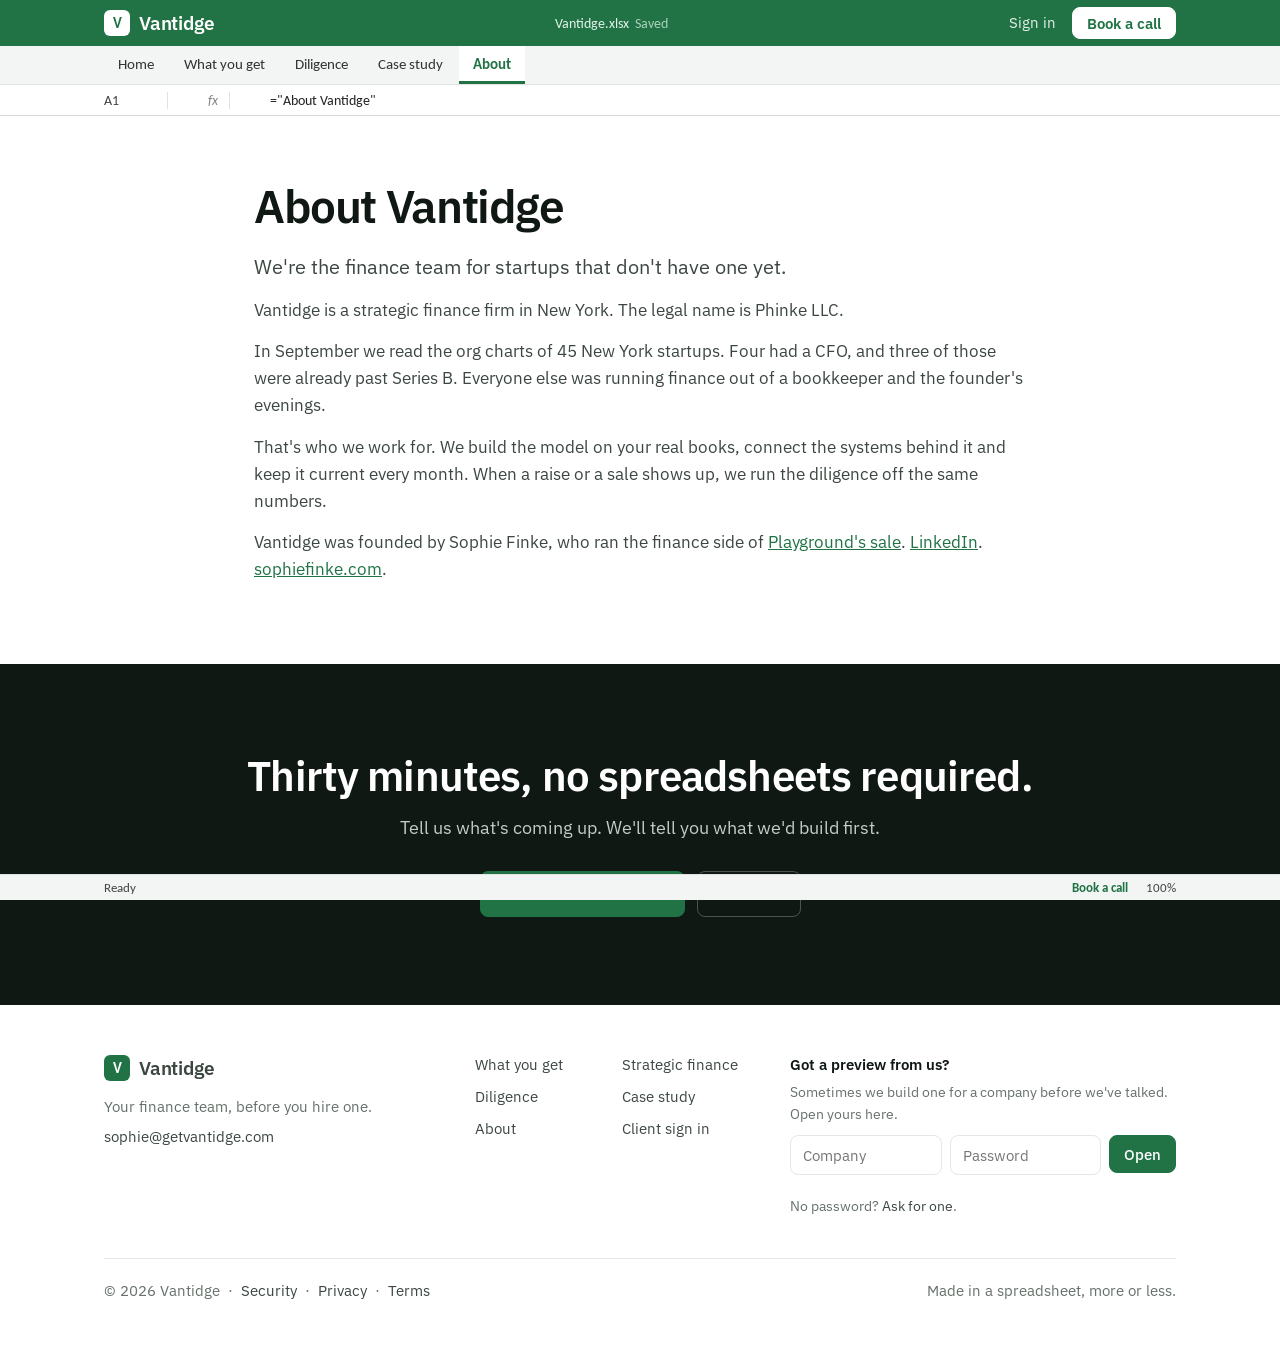
==== commit d61ecad1: "AI visibility: crawler files, structured data, strategic finance page - robots.txt, sitemap.xml, llm" ====
--- a/about/index.html
+++ b/about/index.html
@@ -3,24 +3,103 @@
 <head>
   <meta charset="UTF-8">
   <meta name="viewport" content="width=device-width, initial-scale=1.0">
-  <title>About Vantidge</title>
+  <title>About Vantidge and founder Sophie Finke</title>
   <meta name="description" content="We&#x27;re the finance team for startups that don&#x27;t have one yet.">
   <meta property="og:title" content="About Vantidge">
   <meta property="og:description" content="We&#x27;re the finance team for startups that don&#x27;t have one yet.">
   <meta property="og:url" content="https://getvantidge.com/about/">
   <meta property="og:type" content="website">
   <meta property="og:site_name" content="Vantidge">
-  <meta property="og:image" content="https://getvantidge.com/og.png">
+  <meta property="og:image" content="https://getvantidge.com/og-3.png">
   <meta property="og:image:width" content="1200">
   <meta property="og:image:height" content="630">
   <meta property="og:image:alt" content="Vantidge. Your finance team, before you hire one.">
   <meta name="twitter:card" content="summary_large_image">
-  <meta name="twitter:image" content="https://getvantidge.com/og.png">
+  <meta name="twitter:image" content="https://getvantidge.com/og-3.png">
+  <link rel="canonical" href="https://getvantidge.com/about/">
   <link rel="icon" href="data:image/svg+xml,<svg xmlns='http://www.w3.org/2000/svg' viewBox='0 0 32 32'>
   <link rel="preconnect" href="https://fonts.googleapis.com">
   <link rel="preconnect" href="https://fonts.gstatic.com" crossorigin>
   <link href="https://fonts.googleapis.com/css2?family=Carlito:wght@400;700&family=IBM+Plex+Sans:wght@400;500;600&display=swap" rel="stylesheet">
   <link rel="stylesheet" href="/site.css?v=4">
+  <script type="application/ld+json">
+{
+ "@context": "https://schema.org",
+ "@graph": [
+  {
+   "@type": [
+    "Organization",
+    "ProfessionalService"
+   ],
+   "@id": "https://getvantidge.com/#org",
+   "name": "Vantidge",
+   "alternateName": [
+    "Vantidge strategic finance",
+    "getvantidge.com"
+   ],
+   "legalName": "Phinke LLC",
+   "url": "https://getvantidge.com/",
+   "logo": "https://getvantidge.com/og-3.png",
+   "image": "https://getvantidge.com/og-3.png",
+   "email": "sophie@getvantidge.com",
+   "description": "Vantidge is a New York strategic finance firm for startups without a CFO. It builds the operating model on a company's real books, keeps it current every month, and runs financial due diligence for fundraises and company sales.",
+   "slogan": "Your finance team, before you hire one.",
+   "address": {
+    "@type": "PostalAddress",
+    "addressLocality": "New York",
+    "addressRegion": "NY",
+    "addressCountry": "US"
+   },
+   "areaServed": "United States",
+   "founder": {
+    "@id": "https://getvantidge.com/about/#sophie"
+   },
+   "knowsAbout": [
+    "strategic finance",
+    "financial modeling",
+    "operating models",
+    "startup fundraising",
+    "financial due diligence",
+    "sell-side diligence",
+    "fractional CFO services",
+    "board reporting"
+   ],
+   "disambiguatingDescription": "Not Vantidge.ai, Vantage, or VantageScore. Vantidge at getvantidge.com is a strategic finance service for startups."
+  },
+  {
+   "@type": "Person",
+   "@id": "https://getvantidge.com/about/#sophie",
+   "name": "Sophie Finke",
+   "jobTitle": "Founder",
+   "worksFor": {
+    "@id": "https://getvantidge.com/#org"
+   },
+   "url": "https://getvantidge.com/about/",
+   "sameAs": [
+    "https://www.linkedin.com/in/sophie-finke-886490b0/",
+    "https://sophiefinke.com/"
+   ],
+   "homeLocation": {
+    "@type": "Place",
+    "name": "New York, NY"
+   },
+   "knowsAbout": [
+    "strategic finance",
+    "financial due diligence",
+    "financial modeling"
+   ],
+   "description": "Sophie Finke founded Vantidge, a New York strategic finance firm for startups. She ran the finance side of Playground's sale to Procare, a Roper Technologies company, with no banker."
+  },
+  {
+   "@type": "AboutPage",
+   "url": "https://getvantidge.com/about/",
+   "about": {
+    "@id": "https://getvantidge.com/#org"
+   }
+  }
+ ]
+}
+  </script>
 </head>
 <body>
 <a class="skip" href="#main">Skip to content</a>
@@ -48,11 +127,12 @@
     <div class="wrap">
       <h1>About Vantidge</h1>
       <p class="lede">We're the finance team for startups that don't have one yet.</p>
+      <p>Vantidge is a strategic finance firm in New York. The legal name is Phinke LLC.</p>
 
       <p>In September we read the org charts of 45 New York startups. Four had a CFO, and three of those were already past Series B. Everyone else was running finance out of a bookkeeper and the founder's evenings.</p>
       <p>That's who we work for. We build the model on your real books, connect the systems behind it and keep it current every month. When a raise or a sale shows up, we run the diligence off the same numbers.</p>
 
-      <p>Vantidge was founded by Sophie Finke, who ran the finance side of <a href="/case-study/">Playground's sale</a>. <a href="https://www.linkedin.com/in/sophie-finke-886490b0/" target="_blank" rel="noopener">LinkedIn</a>.</p>
+      <p>Vantidge was founded by Sophie Finke, who ran the finance side of <a href="/case-study/">Playground's sale</a>. <a href="https://www.linkedin.com/in/sophie-finke-886490b0/" target="_blank" rel="noopener">LinkedIn</a>. <a href="https://sophiefinke.com/" target="_blank" rel="noopener">sophiefinke.com</a>.</p>
     </div>
   </div>
 
@@ -76,7 +156,7 @@
       <p style="margin-top:6px"><a href="mailto:sophie@getvantidge.com">sophie@getvantidge.com</a></p>
     </div>
     <div class="links">
-      <a href="/#included">What you get</a><a href="/diligence/">Diligence</a>
+      <a href="/#included">What you get</a><a href="/strategic-finance/">Strategic finance</a><a href="/diligence/">Diligence</a>
       <a href="/case-study/">Case study</a><a href="/about/">About</a>
       <a href="https://app.getvantidge.com">Client sign in</a>
     </div>
